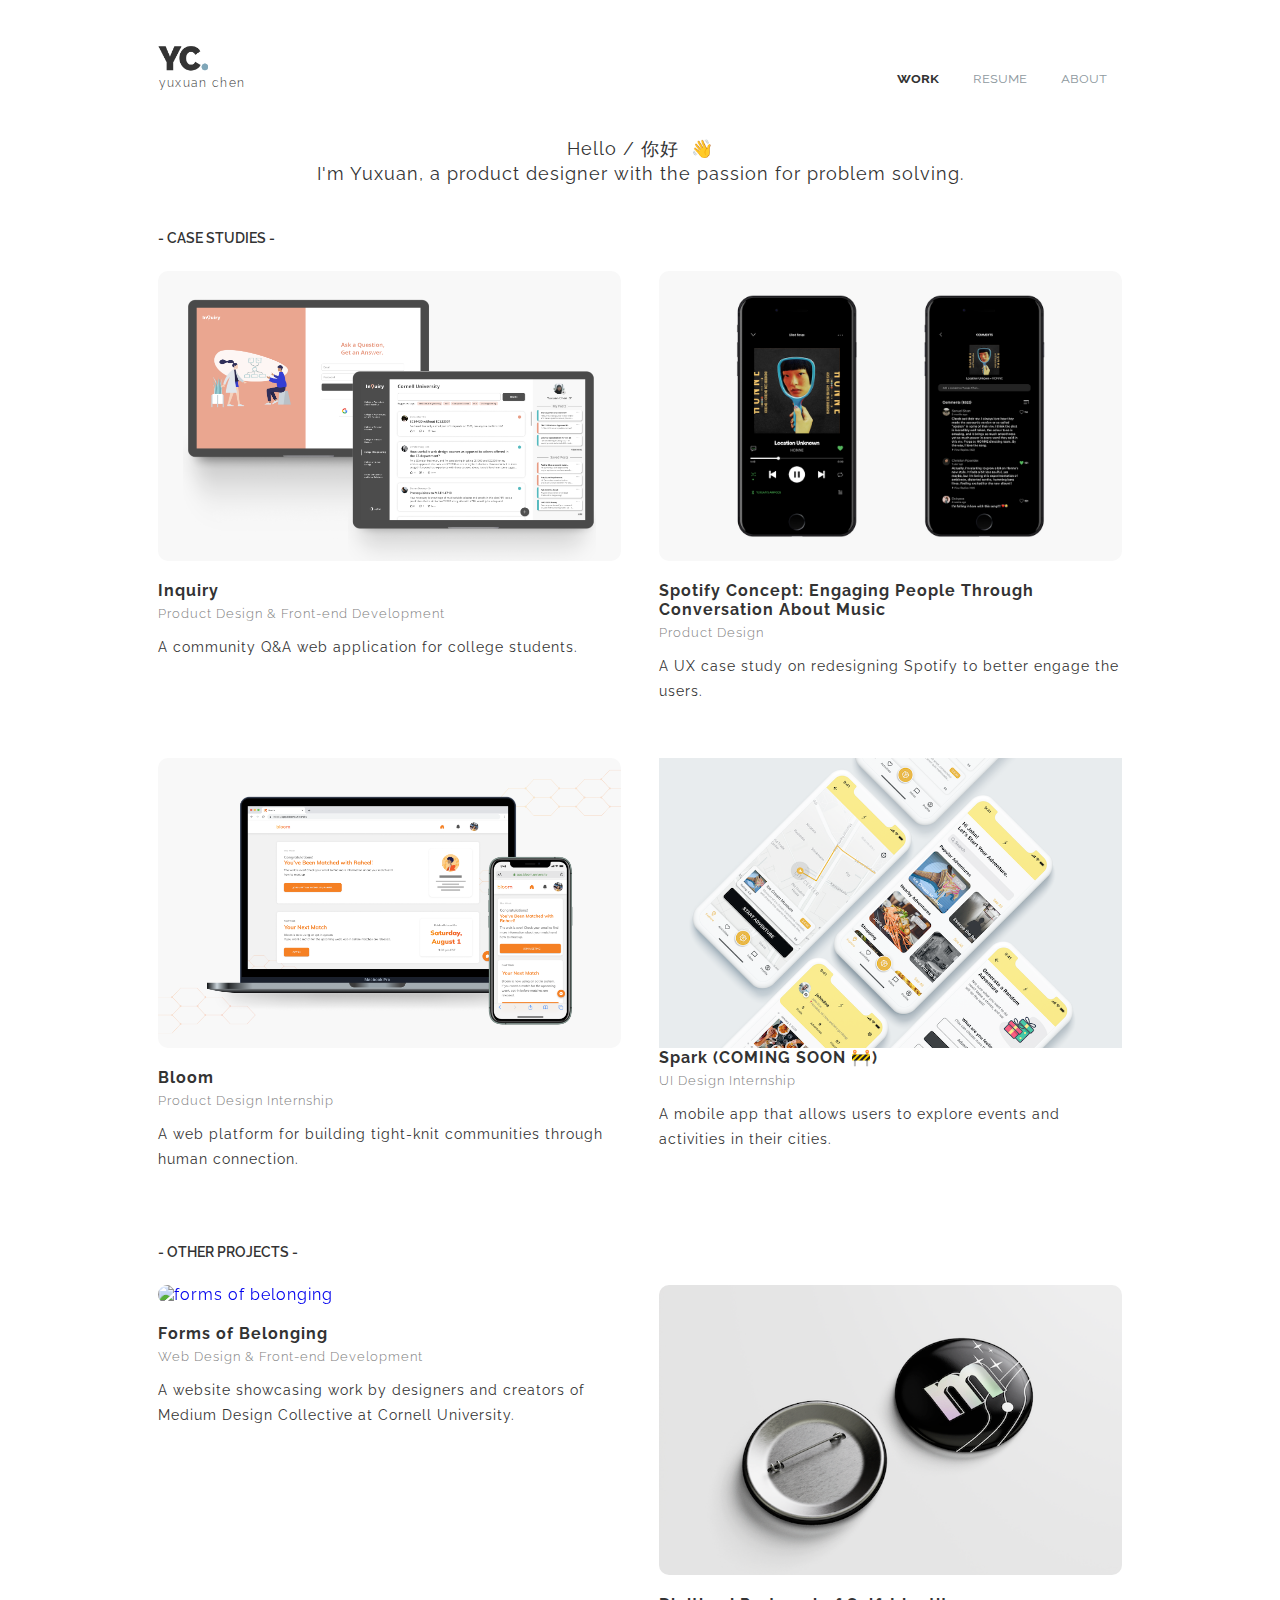
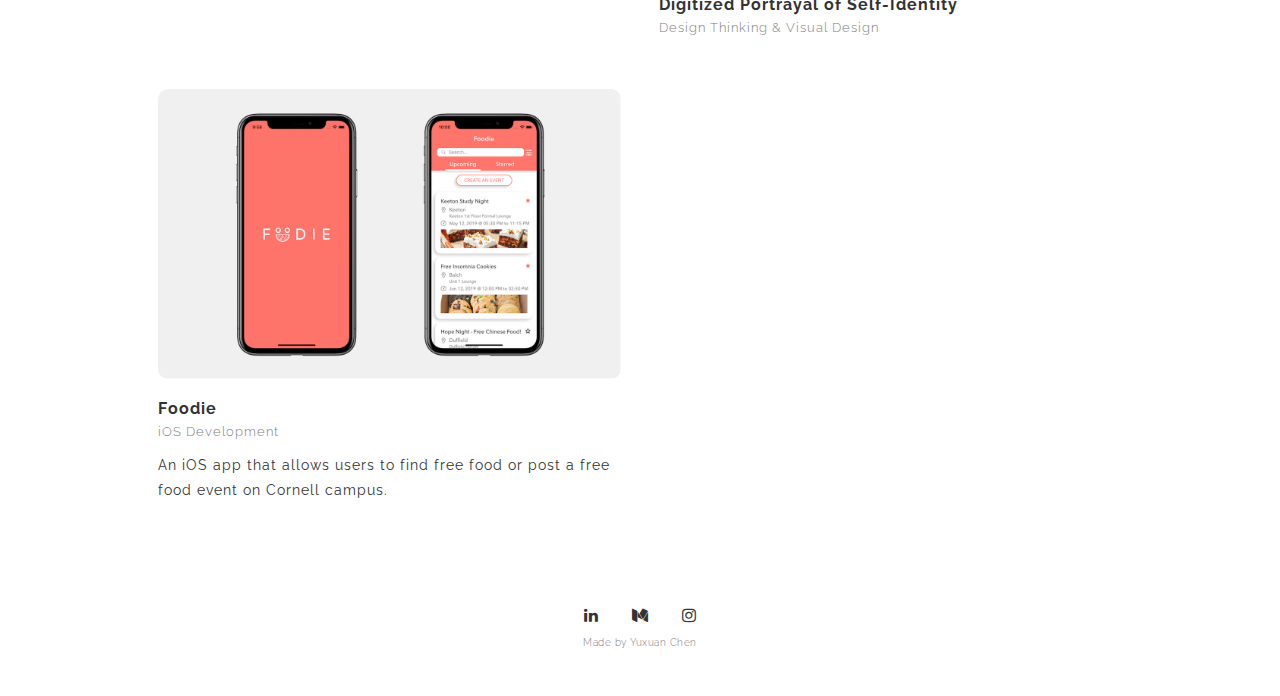
==== index.html @ 6d92b988 "updated" ====
<!DOCTYPE html>
<html lang="en" dir="ltr">

<head>
  <meta charset="utf-8">
  <meta name="viewport" content="width=device-width, initial-scale=1">
  <title>Yuxuan Chen</title>
  <link href="https://fonts.googleapis.com/css?family=Raleway:100,100i,200,200i,300,300i,400,400i,500,500i,600,600i,700,700i,800,800i,900,900i&display=swap" rel="stylesheet">
  <link rel="stylesheet" type="text/css" href="styles/site.css" media="all" />
  <link rel="stylesheet" type="text/css" href="styles/project.css" media="all" />
  <link rel="shortcut icon" type="image/x-icon" href="faviconn.ico">
  <script src="scripts/jquery-3.4.1.min.js" type="text/javascript"></script>

  <script src="scripts/site.js" type="text/javascript"></script>
  <!-- AOS -->
  <link href="https://cdn.rawgit.com/michalsnik/aos/2.1.1/dist/aos.css" rel="stylesheet">
</head>

<body>
  <div class="header">
    <a href="about.html">
      <img src="images/logo.png" alt="YUXUAN CHEN" />
    </a>

    <nav>
      <ul>
        <li><a class="current-page" href="index.html">work</a></li>
        <li><a href="YuxuanChen_Resume.pdf">resume</a></li>
        <li><a href="about.html">about</a></li>
      </ul>
    </nav>
  </div>
  <h2 id="name">yuxuan chen</h2>
  <!-- <h2 id="chinese">陈语萱 &nbsp;&nbsp;</h2> -->



  <div class="projects">
    <div class="hello">
      <p id="hello">Hello / 你好&nbsp;<span class="wave"> 👋</span></p>
      <p>I'm Yuxuan, a product designer with the passion for problem solving.</p>
    </div>

    <div class="title">
      <p>- CASE STUDIES -</p>
    </div>


    <div class="row-container">
      <!-- INQUIRY -->
      <div class="project">
        <div class="container">
          <a href="https://medium.com/@yuxuanc1212/inquiry-a-q-a-platform-for-college-students-469899bafe3f?sk=245660f9fcfd51d4847ddd196ae56e23">
            <img src="images/discussion.png" alt="discussion" class="image">
          </a>

        </div>
        <div class="text">
          <h3>
            Inquiry
          </h3>
          <h4>Product Design & Front-end Development</h4>
          <p>A community Q&A web application for college students.</p>
          <!-- <div class="button">
        <button class="btn" onclick="window.location.href = 'inquiry.html';">PREVIEW</button>
      </div> -->
        </div>
      </div>

      <!-- SPOTIFY -->
      <div class="project">
        <div class="container">
          <a href="https://medium.com/@yuxuanc1212/spotify-concept-engaging-people-through-conversation-about-music-ed62965065c0">
            <img src="images/spotify.png" alt="spotify" class="image">
          </a>
        </div>
        <div class="text">
          <h3>
            Spotify Concept: Engaging People Through Conversation About Music
          </h3>
          <h4>Product Design</h4>
          <p>A UX case study on redesigning Spotify to better engage the users.</p>
          <!-- <div class="button">
        <button class="btn" onclick="window.location.href = 'https://medium.com/@yuxuanc1212/spotify-concept-engaging-people-through-conversation-about-music-ed62965065c0';">VIEW MORE</button>
      </div> -->
        </div>
      </div>

      <!-- BLOOM -->
      <div class="project">
        <div class="container">
          <a href="bloom.html">
            <img src="images/bloom.png" alt="bloom" class="image">
          </a>

        </div>
        <div class="text">
          <h3>
            Bloom
          </h3>
          <h4>Product Design Internship</h4>
          <p>A web platform for building tight-knit communities through human connection.</p>
          <!-- <div class="button">
        <button class="btn" onclick="window.location.href = 'inquiry.html';">PREVIEW</button>
      </div> -->
        </div>
      </div>

      <!-- SPARK -->
      <div class="project">
        <div class="container">
          <!-- <a href="spark.html"> -->
          <img src="images/spark.png" alt="spark" class="spark">
          <!-- </a> -->

        </div>
        <div class="text">
          <h3>
            Spark (COMING SOON 🚧)
          </h3>
          <h4>UI Design Internship</h4>
          <p>A mobile app that allows users to explore events and activities in their cities.</p>

        </div>
      </div>




      <!-- ALIST -->
      <!-- <div class="project">
        <div class="container">
          <a href="alist.html">
            <img src="images/alist.png" alt="a-list" class="image">
          </a>
        </div>
        <div class="text">
          <h3>A-LIST</h3>
          <h4>Product Design</h4>
          <p>An iOS app that consolidates celebrities’ latest social media updates.</p>

        </div>
      </div> -->
    </div>


    <div class="other_projects">
      <div class="title">
        <p>- OTHER PROJECTS -</p>
      </div>
      <div class="row-container">


        <div class="project">
          <div class="container">
            <a href="http://formsofbelonging.com/">
              <img src="images/forms.png" alt="forms of belonging" class="image">
            </a>
          </div>
          <div class="text">
            <h3>
              Forms of Belonging
            </h3>
            <h4>Web Design & Front-end Development</h4>
            <p>A website showcasing work by designers and creators of Medium Design Collective at Cornell University.</p>
            <!-- <div class="button">
            <button class="btn" onclick="window.location.href = 'raw.html';">VIEW MORE</button>
          </div> -->
          </div>
        </div>

        <div class="project">
          <div class="container">
            <a href="raw.html">
              <img src="images/pin.png" alt="raw" class="image">
            </a>
          </div>
          <div class="text">
            <h3>
              Digitized Portrayal of Self-Identity
            </h3>
            <h4>Design Thinking & Visual Design</h4>
            <p> </p>
            <!-- <div class="button">
            <button class="btn" onclick="window.location.href = 'raw.html';">VIEW MORE</button>
          </div> -->
          </div>
        </div>

        <div class="project">
          <div class="container">
            <a href="https://github.com/yuxuanchenn/Foodie.git">
              <img src="images/foodie.png" alt="foodie" class="image">
            </a>
          </div>

          <div class="text">
            <h3>Foodie</h3>
            <h4>iOS Development</h4>
            <p>An iOS app that allows users to find free food or post a free food event on Cornell campus.</p>
            <!-- <p>This app was built with two other developers and a designer for the 2-week Cornell AppDev Hack Challenge. (Winner of Judge's Choice)</p> -->
            <!-- <div class="button">
            <button class="btn" onclick="window.location.href = 'https://github.com/yuxuanchenn/Foodie.git';">VIEW MORE</button>
          </div> -->
          </div>

        </div>

      </div>
    </div>
  </div>




  <div class="footer">
    <link rel="stylesheet" href="https://cdnjs.cloudflare.com/ajax/libs/font-awesome/4.7.0/css/font-awesome.min.css">
    <a href="https://www.linkedin.com/in/yuxuanchen12/" class="fa fa-linkedin"></a>
    <a href="https://medium.com/@yuxuanc1212" class="fa fa-medium"></a>
    <!-- <a href="https://www.facebook.com/Yuxuannnnchen" class="fa fa-facebook"></a> -->
    <a href="https://www.instagram.com/yuxuannc/" class="fa fa-instagram"></a>
    <p id="mb">Made by Yuxuan Chen</p>

  </div>

  <!--     AOS initialization -->
  <!-- <script src="https://unpkg.com/aos@next/dist/aos.js"></script>
  <script>
    AOS.init();
  </script> -->
</body>

</html>
---- styles/site.css ----
body {
  padding-left: 150px;
  padding-right: 150px;
  padding-top: 30px;
}

.header {
  align-items: center;
  position: relative;
}

.header img {
  display: inline-block;
  float: left;
  width: 50px;
  left:-2px;
}

/*Navigation*/
nav {
  display: flex;
  justify-content: flex-end;
}

nav li {
  display: inline-block;
  padding: 5px;
  margin: 10px;
}

nav a {
  font-size: 15px;
  color: #8f9a9f;
  position: relative;
  font-family: 'Raleway', sans-serif;
  text-decoration: none;
  font-variant: small-caps;
}

nav a::after {
  position: absolute;
  content: "";
  top: 100%;
  left: 0;
  width: 100%;
  height: 2px;
  background: #769CAE;
  transform: scaleX(0);
  transform-origin: right;
  transition: transform 0.5s;
}

nav a:hover {
  color: gray;
}

nav a:hover::after {
  transform: scaleX(1);
  transform-origin: left;
}

.current-page {
  color: #333333;
  font-weight: 700;
}

/* Project Nav */
.projects_nav{
  padding-top: 60px;
  padding-left: 20px;
  padding-right: 20px;
}

.projects_nav a{
  font-size: 15px;
  color: #CCCCCC;
  position: relative;
  font-family: 'Raleway', sans-serif;
  text-decoration: none;
  letter-spacing:1.5px;
  font-weight: 400;
  line-height: 40px;

}

#current {
  color: #333333 !important;
}

a:hover{
  color: #333333;
}


/* footer */
.fa {
  font-size: 30px;
  width: 45px;
  text-align: center;
  text-decoration: none;
  bottom: 0px;
}

.fa:hover {
  color: gray;
}

.fa-linkedin {
  color: #333333;
}

.fa-facebook {
  color: #333333;
}

.fa-instagram {
  color: #333333;
}

.fa-medium {
  color: #333333;
}

.footer {
  padding-top: 50px;
  padding-bottom: 30px;
  text-align: center;
}

.top {
  text-align: center;
    margin-top: 30px;
}

.top a {
  font-size: 15px;
  font-family: 'Raleway', sans-serif;
  text-decoration: none;
  letter-spacing: 0.8px;
  color: gray;
}


#name {
  display: inline;
  font-family: 'Raleway', sans-serif;
  font-weight: 300;
  font-size: 12px;
  color: #363636;
  position: relative;
  margin-bottom: 0px;
  /* letter-spacing: 2px; */
  letter-spacing: 1.5px;
  left: 1px;
  top:-45px;
}

/* #chinese {
  display: inline;
  font-family: 'Raleway', sans-serif;
  font-weight: 100;
  font-size: 11px;
  color: #737373;
  position: relative;
  margin-bottom: 0px;
  letter-spacing: 2px;
  left: 5px;
  top:-40px;
} */


.heading h2 {
  display: inline;
  font-family: 'Raleway', sans-serif;
  font-weight: 300;
  font-size: 13px;
  color: #333333;
  position: relative;
  margin-top: 0px;
  margin-bottom: 0px;
  letter-spacing: 4px;
}

button {
  font-size: 11px;
  letter-spacing: 1.3px;
  font-family: 'Raleway', sans-serif;
  background: none;
  border: 1.2px solid #333333;
  color: #333333;
  display: block;
  padding: 8px 20px;
  position: relative;
}

button::before,
button::after {
  background: #333333;
  content: '';
  z-index: -1;
}

button:hover {
  border: 1px solid #808080;
  color: white;
  background: #808080;
  font-weight: bold;
}

.btn {
  overflow: hidden;
}

.link{
  display: inline-block;
}

#mb{
  font-family: 'Raleway', sans-serif;
  font-size: 10px;
  color: #808080;
  margin-top: 12px;
  font-weight: 300;
  letter-spacing: 0.5px;
}


@media (max-width: 900px) {
  body {
    padding-left: 25px;
    padding-right: 25px;
  }

  .header {
    display: flex;
    flex-direction: column;
  }


  #name {
    display: none;
  }

  #chinese {
    display: none;
  }

  nav ul {
    padding-left: 0px;
  }

  button {
    text-align: center;
  }
}
---- styles/project.css ----
.projects {
  font-family: 'Raleway', sans-serif;
  color: #333333;
  justify-content: center;
  position: relative;
  /* padding-left: 20px;
  padding-right: 20px; */
  letter-spacing: 1px;
}

.projects h3 {
  font-size: 16px;
  font-weight: bold;
  margin-bottom: 6px;
  margin-top: 0px;
}

.projects h4 {
  font-size: 13px;
  font-weight: 300;
  color: gray;
  margin-top: 0px;
  margin-bottom: 0px;
}

.projects p {
  font-size: 14px;
  font-weight: 400;
  color: #333333;
  line-height: 25px;
}

.hello p {
  margin-bottom: 0px;
  margin-top: 0px;
  font-size: 18px;
  text-align: center;
}

.hello {
  margin-bottom: 40px;
}

.title{
  margin-bottom: 20px;
}

.title p{
  font-size: 14px;
  font-weight: 600;
  letter-spacing: 0px;
}

.container:hover .image {
  /* opacity: 0.5; */
  /* -ms-transform: scale(1.5); /* IE 9 */
  -webkit-transform: scale(1.03); /* Safari 3-8 */
  transform: scale(1.03);
  box-shadow: 0px 0px 10px 2px #d4d4d4;
}

.image {
  width: 100%;
  height: auto;
  float: left;
  transition: .3s ease-in-out;
  backface-visibility: hidden;
  margin-bottom: 20px;
  border-radius: 10px;
}

.project{
  display: flex;
  flex-direction: column;
  padding-bottom: 40px;
}

.container{
  display: flex;
  flex-direction: column;
}

.row-container{
  display: grid;
  grid-template-columns: 48% 48%;
  grid-column-gap: 4%;
}


@media (max-width: 900px) {
  .row-container{
    grid-template-columns: 100%;
  }
  .projects{
    padding-left: 0px;
    padding-right: 0px;
  }
  .project{
    padding-bottom: 40px;
  }

  .image {
    width: 100%;
    display: block;
    margin-left: auto;
    margin-right: auto;
  }
  .container:hover .image {
    -webkit-transform: scale(1);
    transform: scale(1);
  }
}
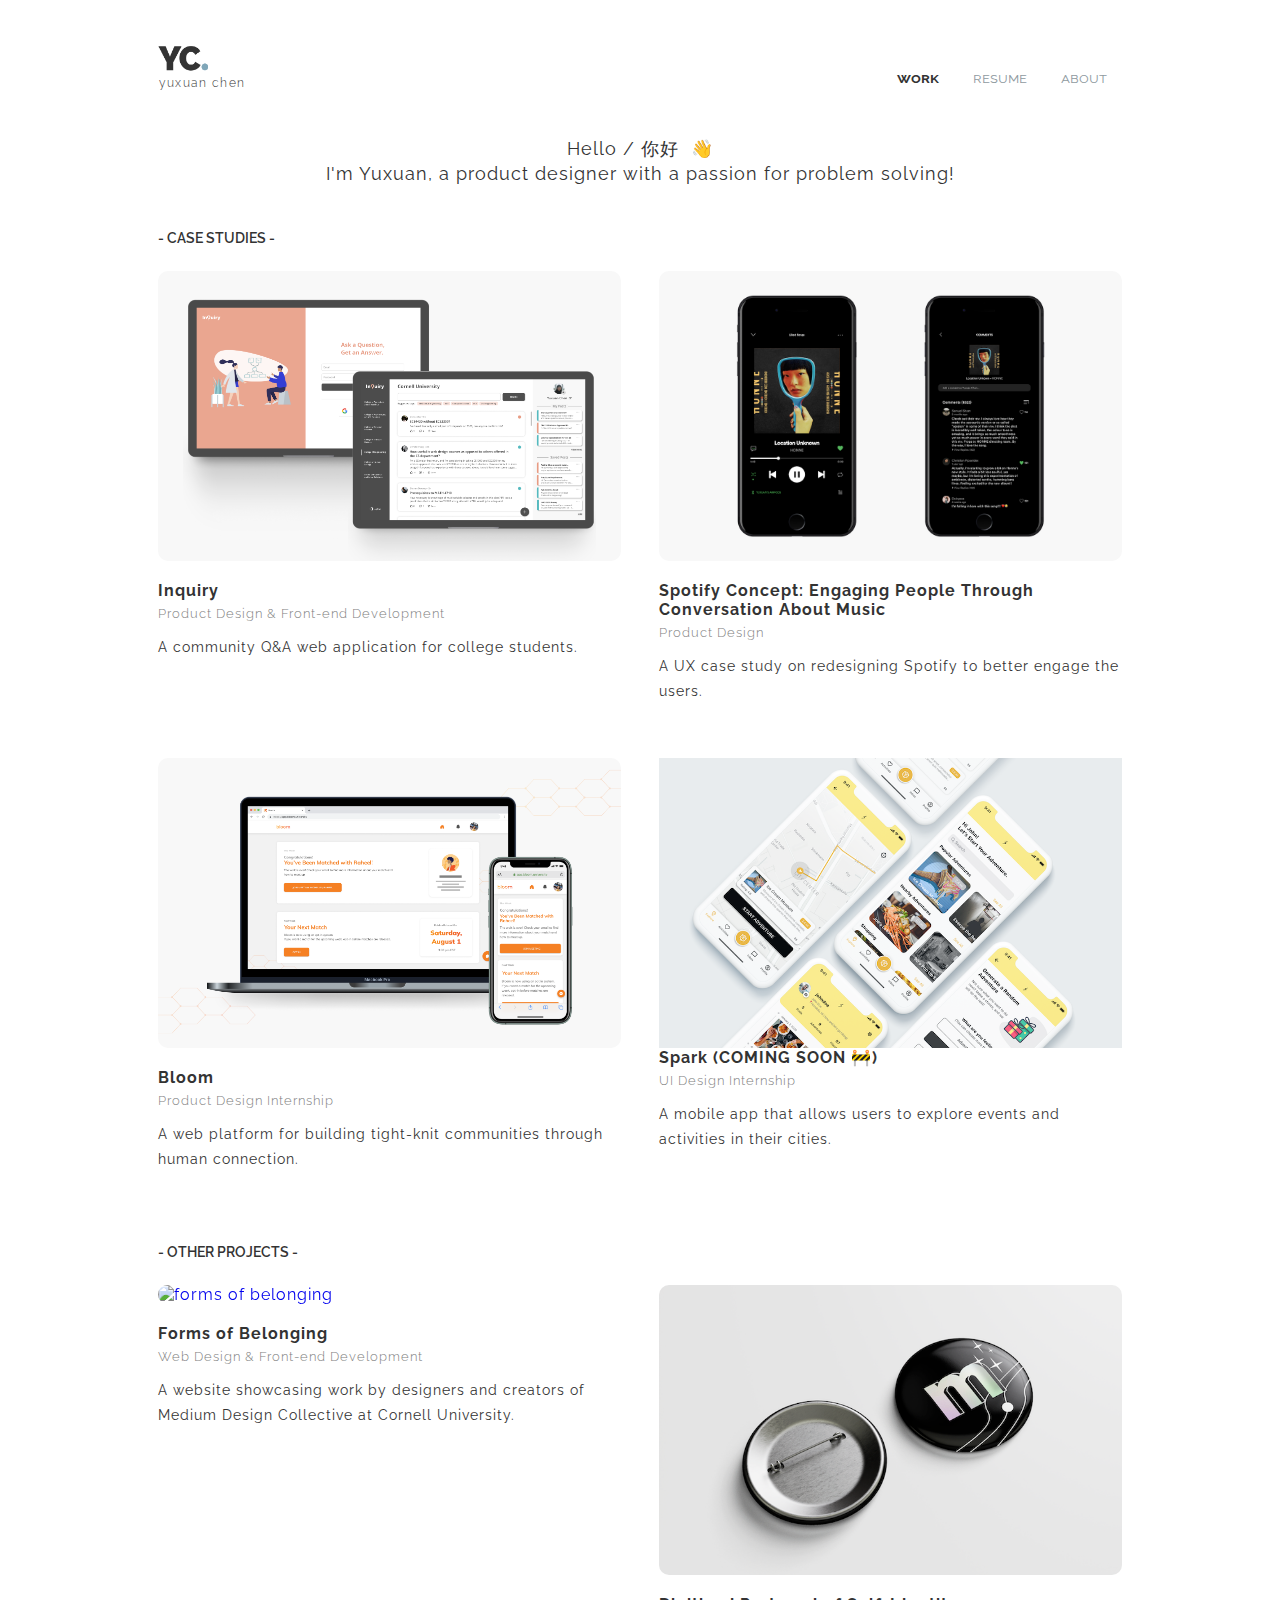
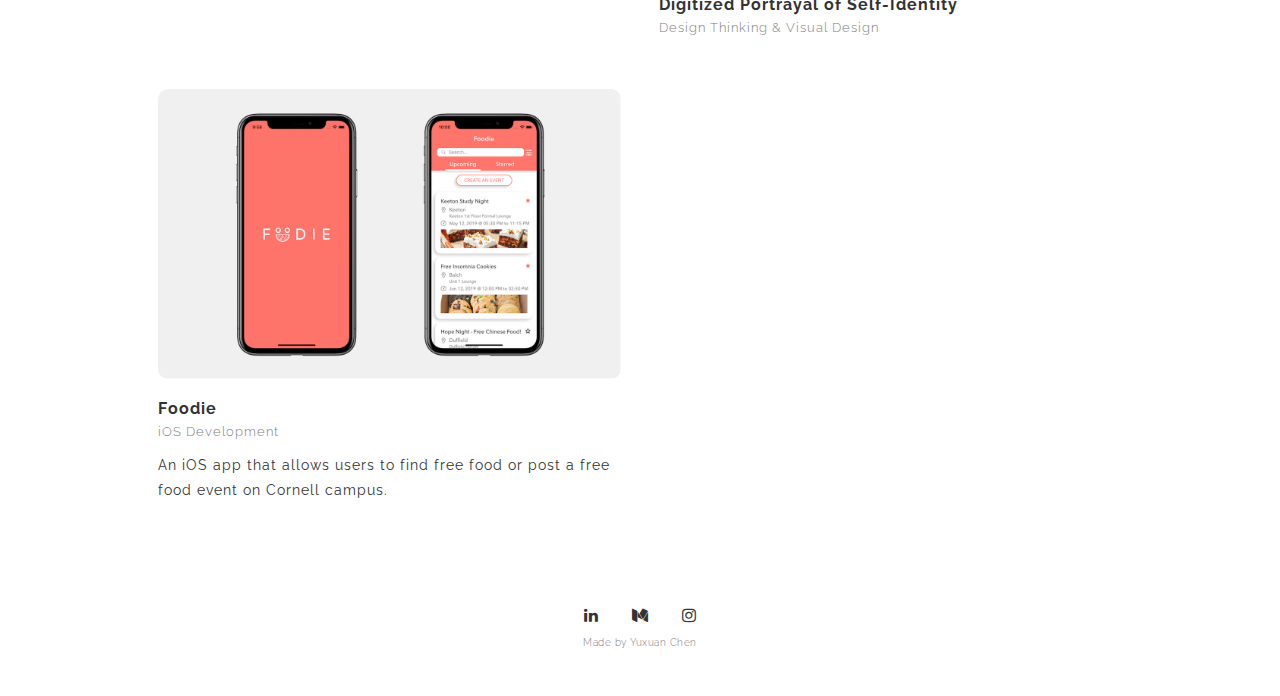
==== commit f62807f7: "updated" ====
--- a/index.html
+++ b/index.html
@@ -38,7 +38,7 @@
   <div class="projects">
     <div class="hello">
       <p id="hello">Hello / 你好&nbsp;<span class="wave"> 👋</span></p>
-      <p>I'm Yuxuan, a product designer with the passion for problem solving.</p>
+      <p>I'm Yuxuan, a product designer with a passion for problem solving!</p>
     </div>
 
     <div class="title">
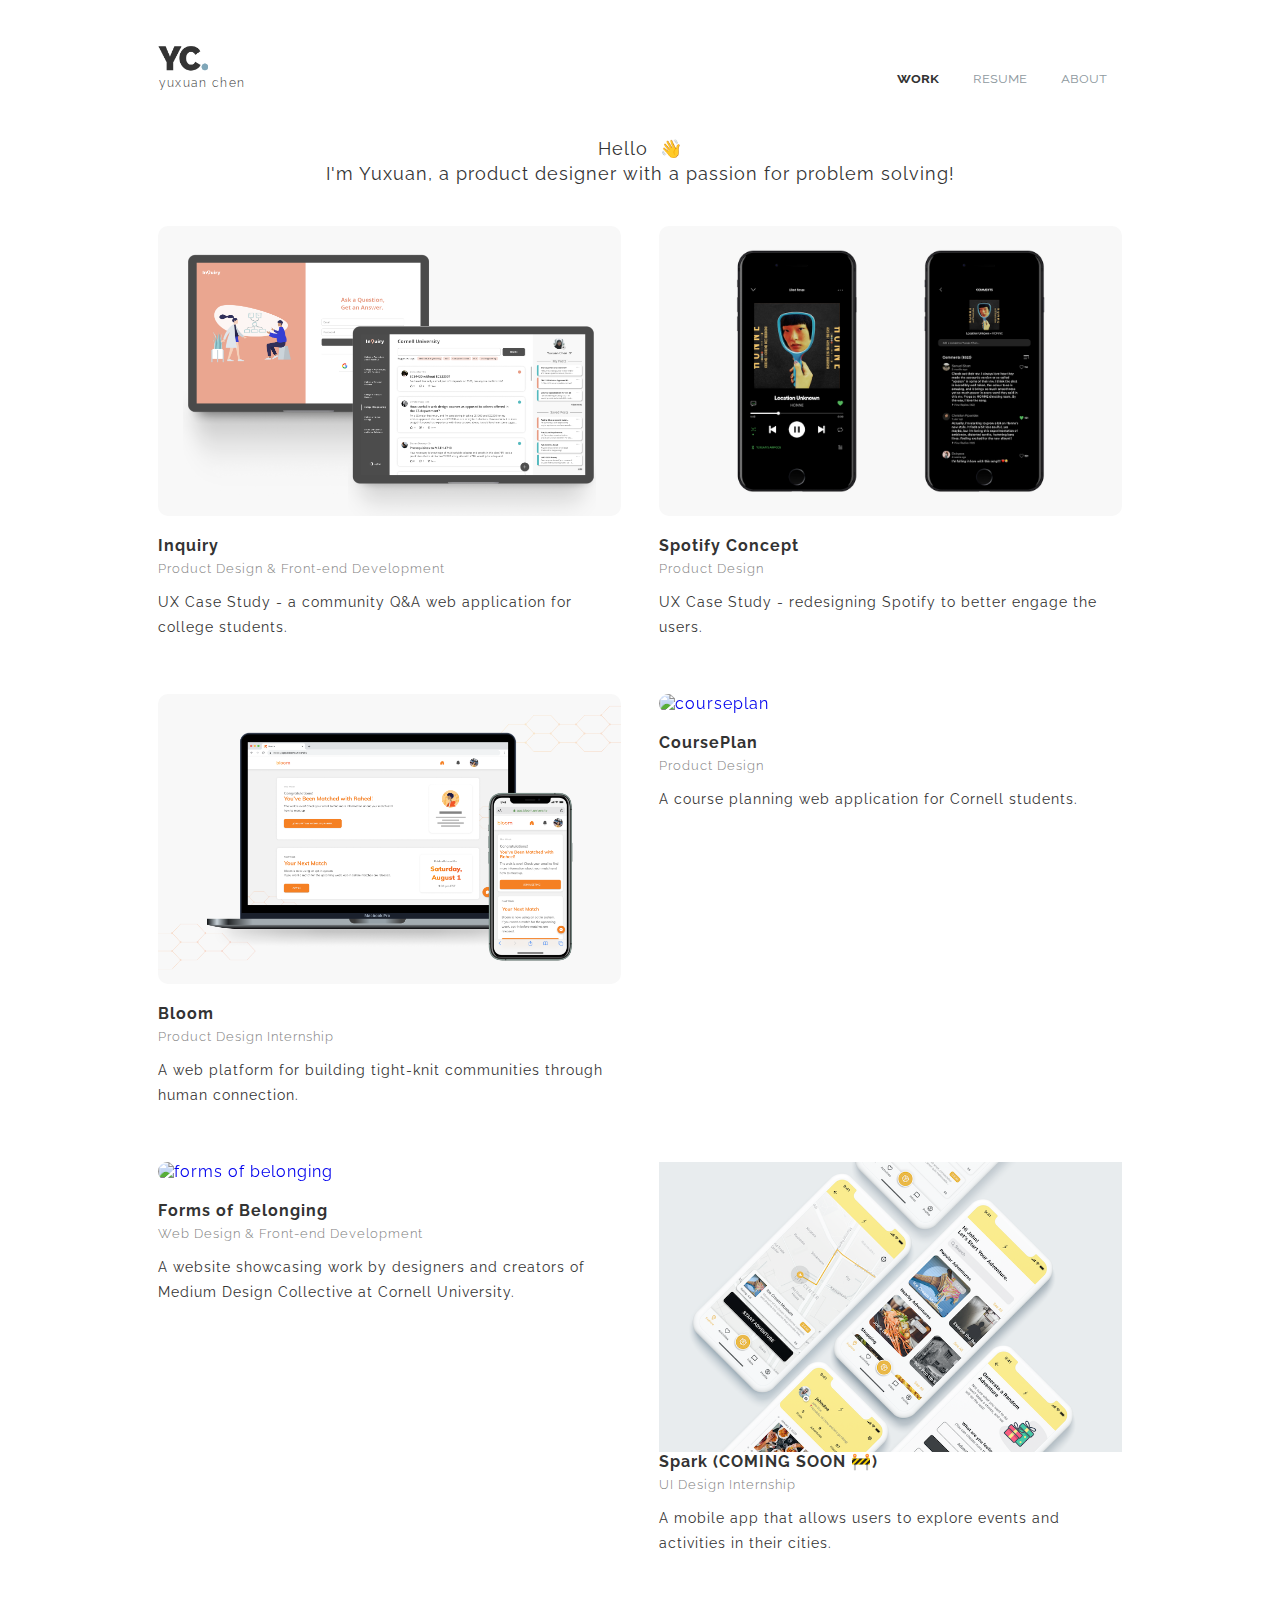
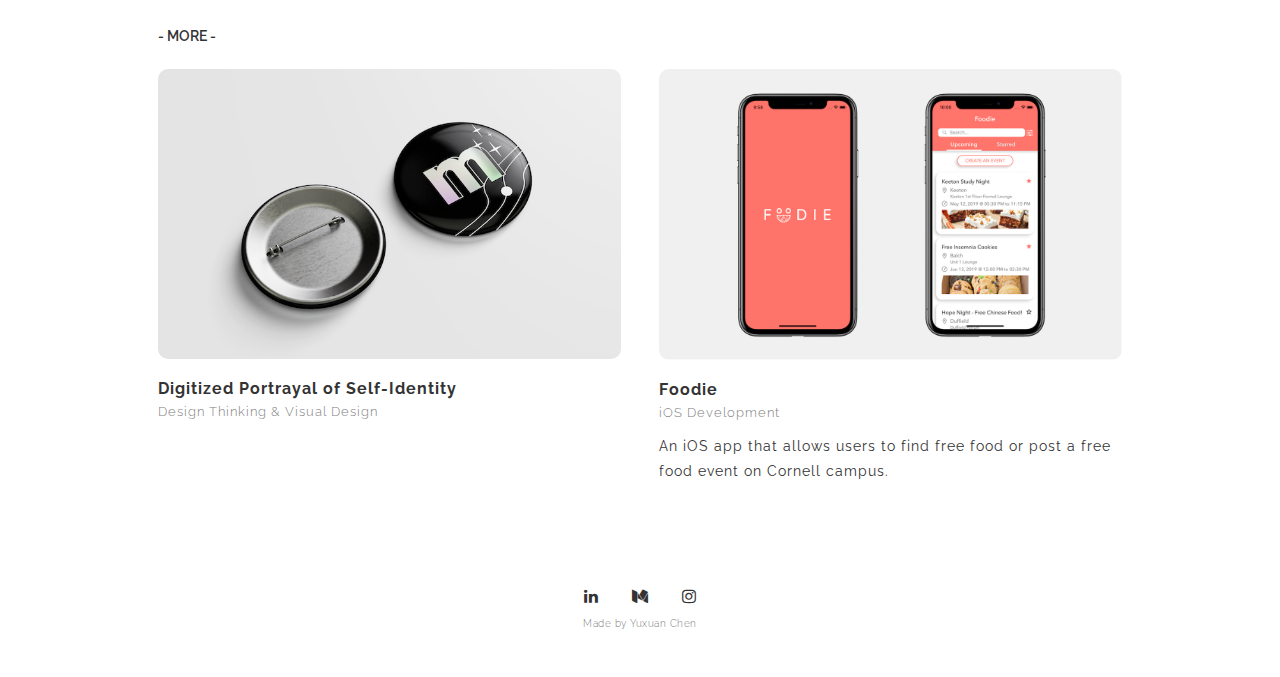
==== commit 78195462: "updated" ====
--- a/index.html
+++ b/index.html
@@ -37,13 +37,13 @@
 
   <div class="projects">
     <div class="hello">
-      <p id="hello">Hello / 你好&nbsp;<span class="wave"> 👋</span></p>
+      <p id="hello">Hello&nbsp;<span class="wave"> 👋</span></p>
       <p>I'm Yuxuan, a product designer with a passion for problem solving!</p>
     </div>
 
-    <div class="title">
+    <!-- <div class="title">
       <p>- CASE STUDIES -</p>
-    </div>
+    </div> -->
 
 
     <div class="row-container">
@@ -60,7 +60,7 @@
             Inquiry
           </h3>
           <h4>Product Design & Front-end Development</h4>
-          <p>A community Q&A web application for college students.</p>
+          <p>UX Case Study - a community Q&A web application for college students.</p>
           <!-- <div class="button">
         <button class="btn" onclick="window.location.href = 'inquiry.html';">PREVIEW</button>
       </div> -->
@@ -76,15 +76,16 @@
         </div>
         <div class="text">
           <h3>
-            Spotify Concept: Engaging People Through Conversation About Music
+            Spotify Concept
           </h3>
           <h4>Product Design</h4>
-          <p>A UX case study on redesigning Spotify to better engage the users.</p>
+          <p>UX Case Study - redesigning Spotify to better engage the users.</p>
           <!-- <div class="button">
         <button class="btn" onclick="window.location.href = 'https://medium.com/@yuxuanc1212/spotify-concept-engaging-people-through-conversation-about-music-ed62965065c0';">VIEW MORE</button>
       </div> -->
         </div>
       </div>
+
 
       <!-- BLOOM -->
       <div class="project">
@@ -106,13 +107,45 @@
         </div>
       </div>
 
+      <div class="project">
+        <div class="container">
+          <a href="https://courseplan.io/">
+            <img src="images/courseplan.png" alt="courseplan" class="image">
+          </a>
+        </div>
+        <div class="text">
+          <h3>
+            CoursePlan
+          </h3>
+          <h4>Product Design</h4>
+          <p> A course planning web application for Cornell students.</p>
+        </div>
+      </div>
+
+
+
+
+      <div class="project">
+        <div class="container">
+          <a href="http://formsofbelonging.com/">
+            <img src="images/forms.png" alt="forms of belonging" class="image">
+          </a>
+        </div>
+        <div class="text">
+          <h3>
+            Forms of Belonging
+          </h3>
+          <h4>Web Design & Front-end Development</h4>
+          <p>A website showcasing work by designers and creators of Medium Design Collective at Cornell University.</p>
+        </div>
+      </div>
+
       <!-- SPARK -->
       <div class="project">
         <div class="container">
           <!-- <a href="spark.html"> -->
           <img src="images/spark.png" alt="spark" class="spark">
           <!-- </a> -->
-
         </div>
         <div class="text">
           <h3>
@@ -120,9 +153,9 @@
           </h3>
           <h4>UI Design Internship</h4>
           <p>A mobile app that allows users to explore events and activities in their cities.</p>
-
-        </div>
-      </div>
+        </div>
+      </div>
+
 
 
 
@@ -146,28 +179,10 @@
 
     <div class="other_projects">
       <div class="title">
-        <p>- OTHER PROJECTS -</p>
+        <p>- MORE -</p>
       </div>
       <div class="row-container">
 
-
-        <div class="project">
-          <div class="container">
-            <a href="http://formsofbelonging.com/">
-              <img src="images/forms.png" alt="forms of belonging" class="image">
-            </a>
-          </div>
-          <div class="text">
-            <h3>
-              Forms of Belonging
-            </h3>
-            <h4>Web Design & Front-end Development</h4>
-            <p>A website showcasing work by designers and creators of Medium Design Collective at Cornell University.</p>
-            <!-- <div class="button">
-            <button class="btn" onclick="window.location.href = 'raw.html';">VIEW MORE</button>
-          </div> -->
-          </div>
-        </div>
 
         <div class="project">
           <div class="container">
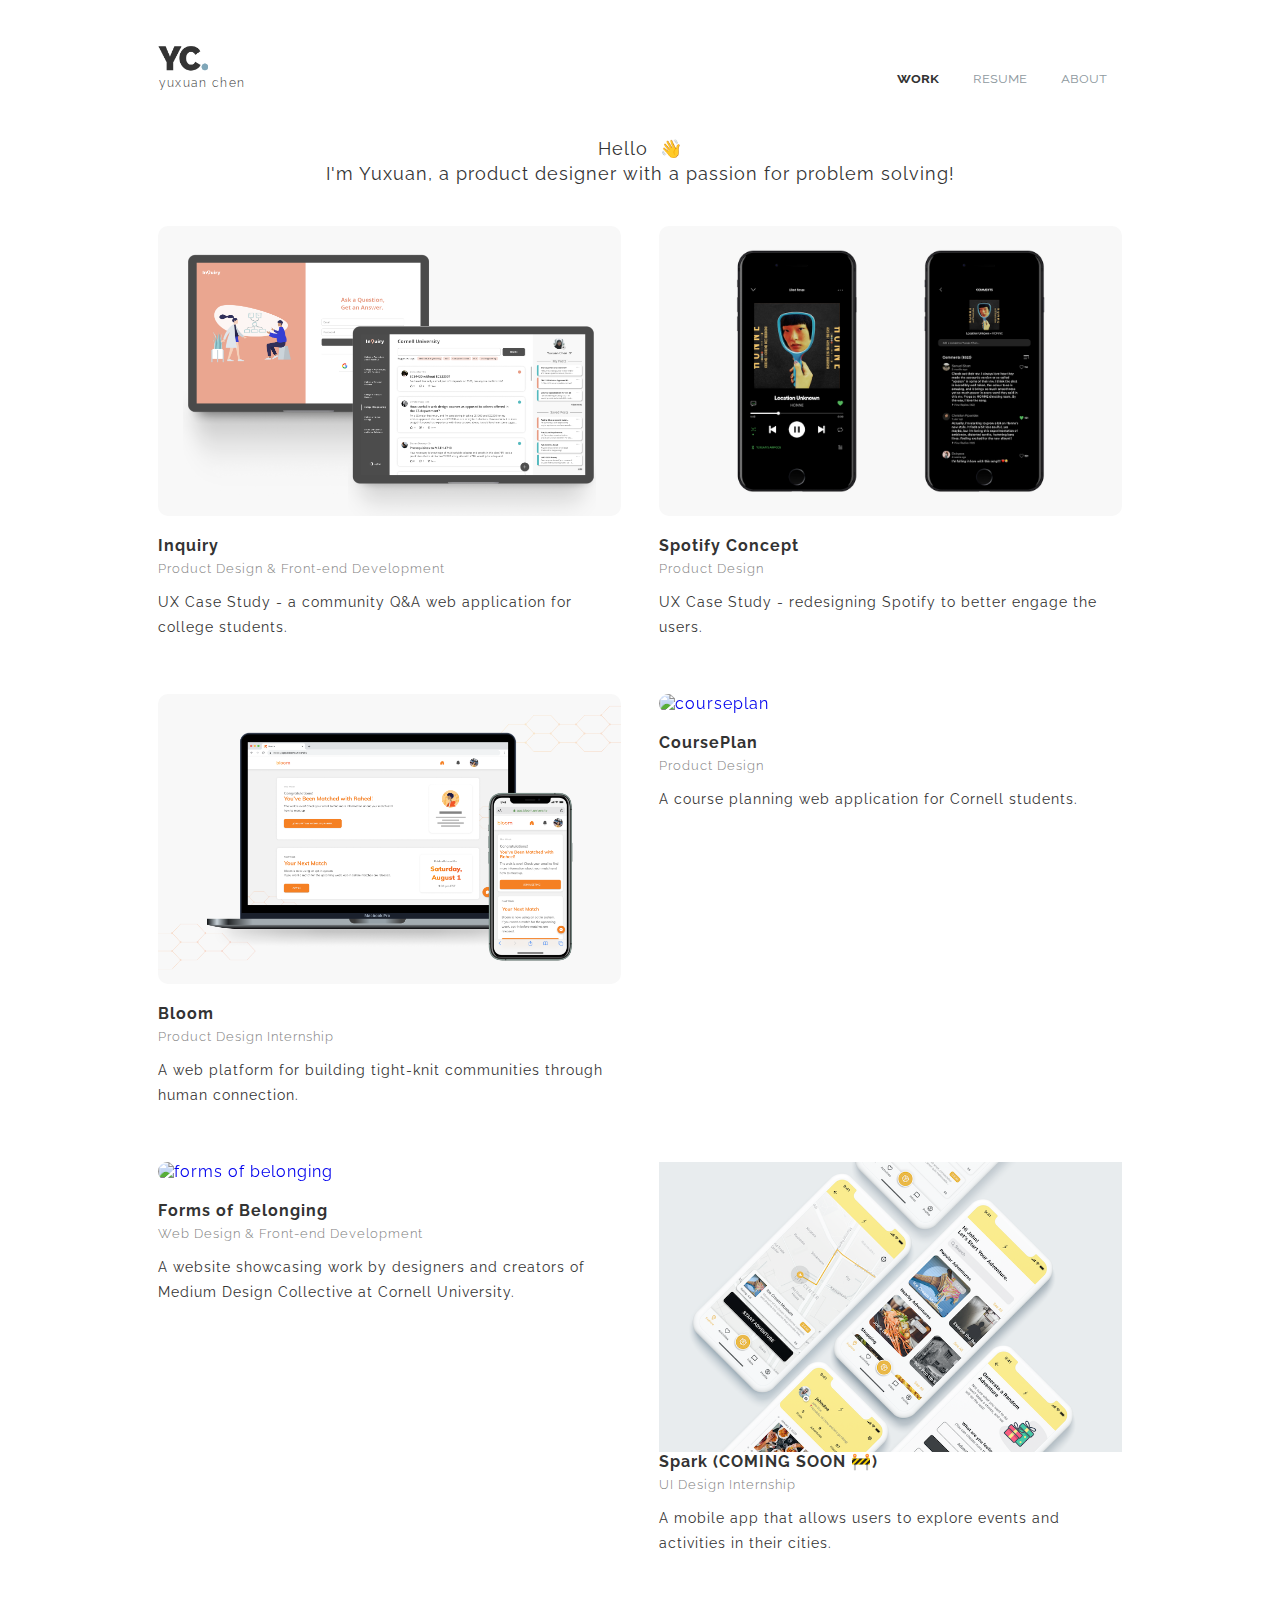
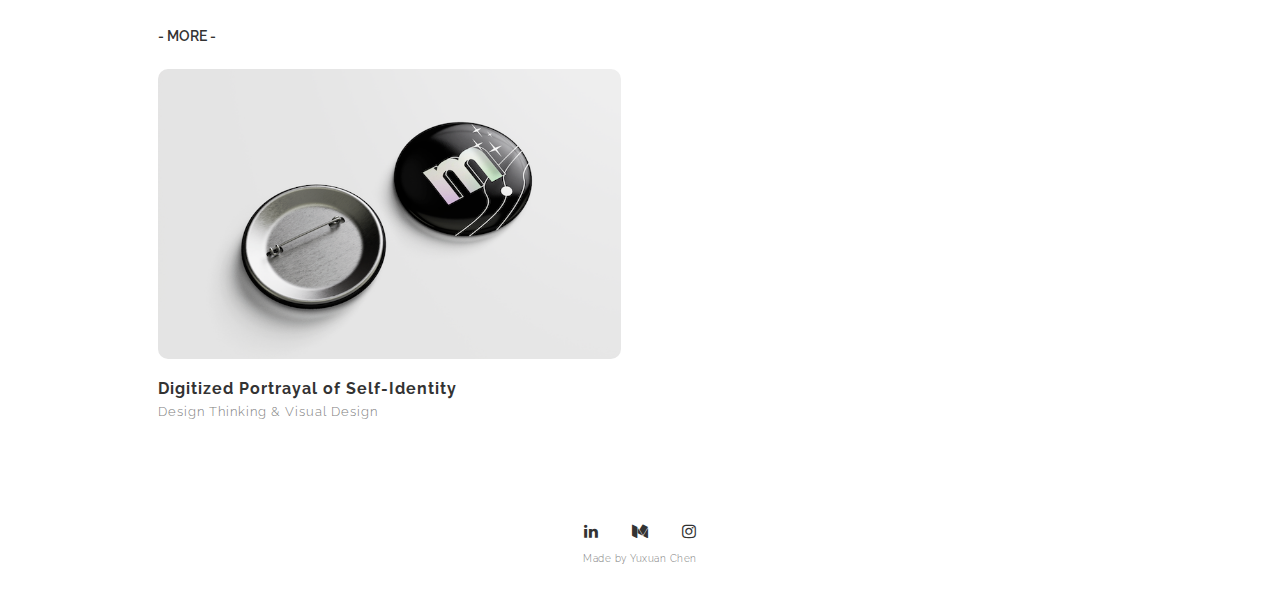
==== commit b070825b: "removed proj" ====
--- a/index.html
+++ b/index.html
@@ -202,7 +202,7 @@
           </div>
         </div>
 
-        <div class="project">
+        <!-- <div class="project">
           <div class="container">
             <a href="https://github.com/yuxuanchenn/Foodie.git">
               <img src="images/foodie.png" alt="foodie" class="image">
@@ -213,13 +213,10 @@
             <h3>Foodie</h3>
             <h4>iOS Development</h4>
             <p>An iOS app that allows users to find free food or post a free food event on Cornell campus.</p>
-            <!-- <p>This app was built with two other developers and a designer for the 2-week Cornell AppDev Hack Challenge. (Winner of Judge's Choice)</p> -->
-            <!-- <div class="button">
-            <button class="btn" onclick="window.location.href = 'https://github.com/yuxuanchenn/Foodie.git';">VIEW MORE</button>
-          </div> -->
-          </div>
-
-        </div>
+
+          </div>
+
+        </div> -->
 
       </div>
     </div>
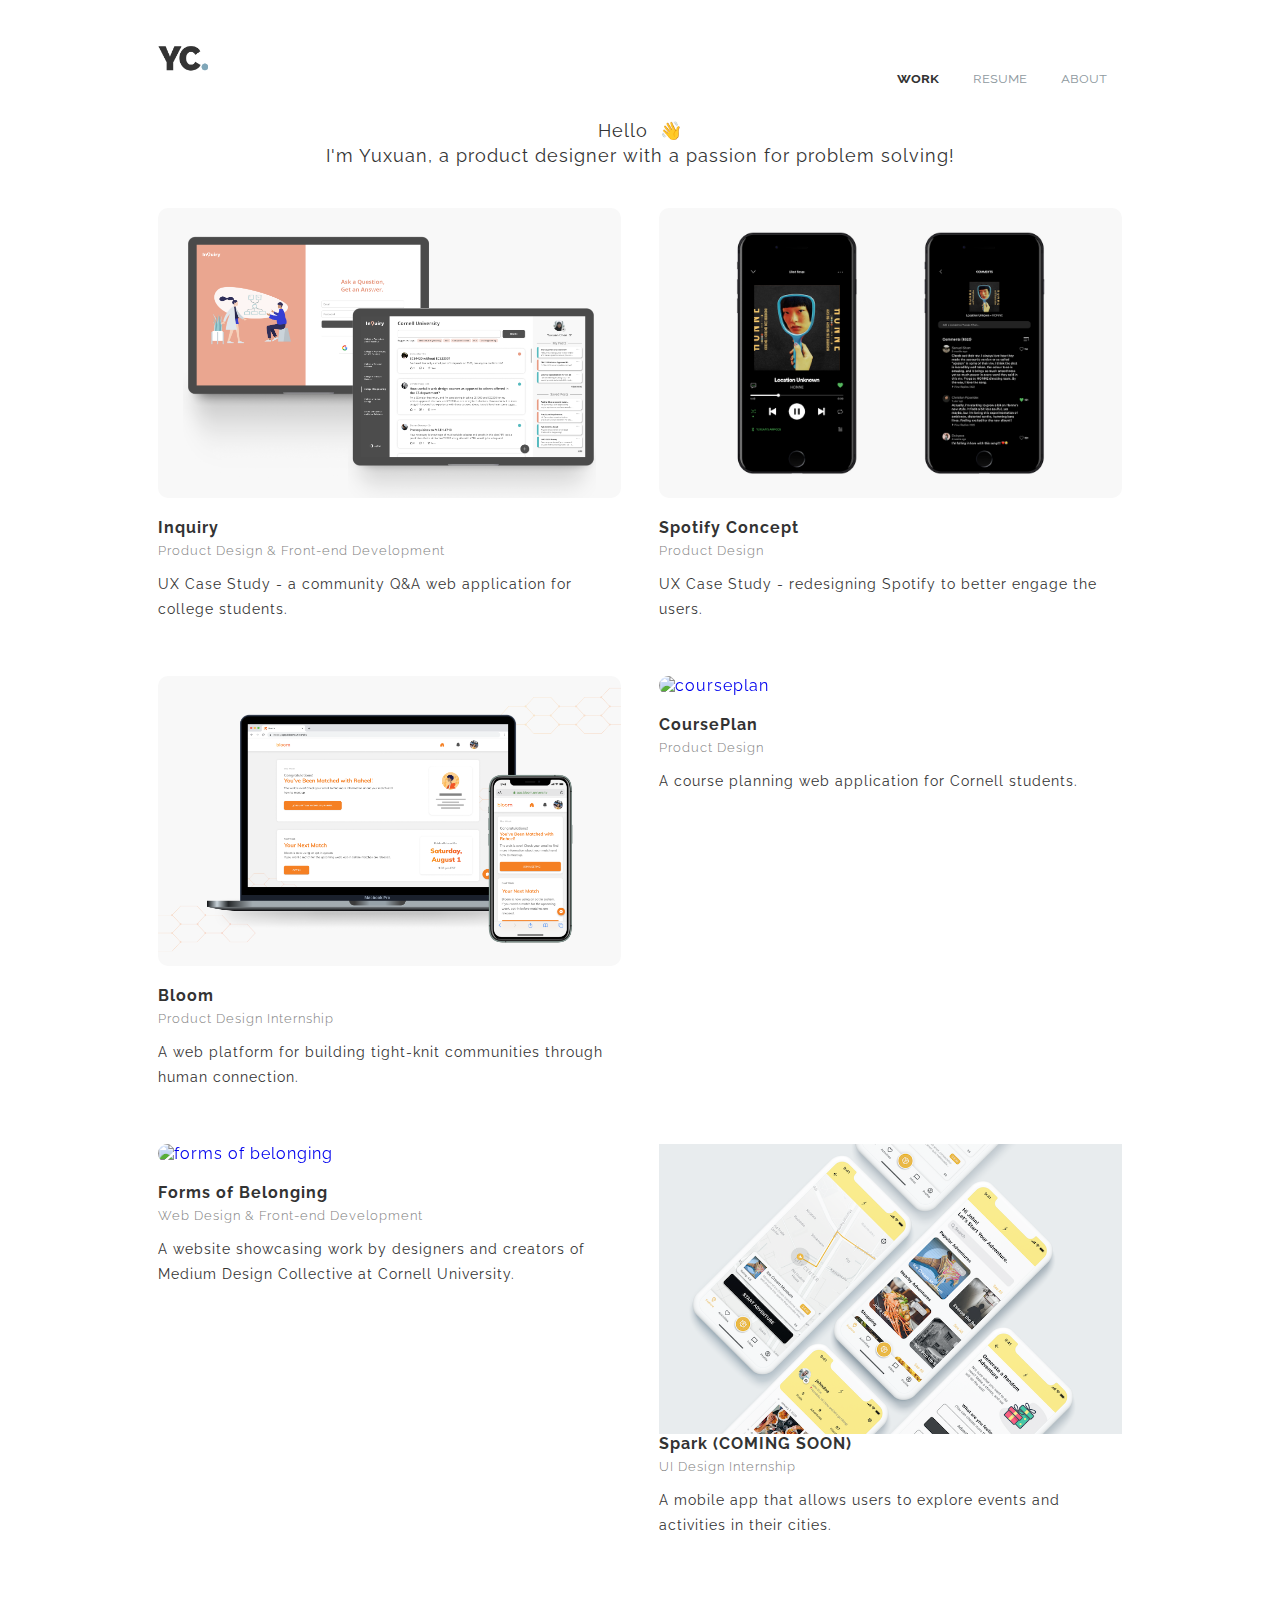
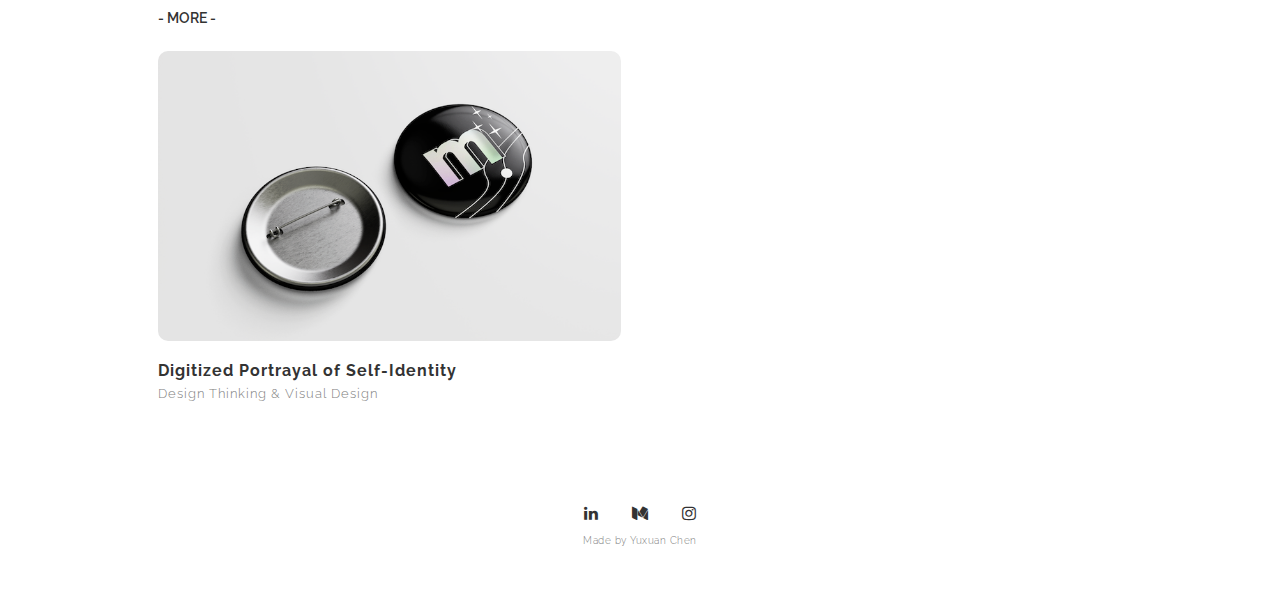
==== commit edef1d09: "-" ====
--- a/index.html
+++ b/index.html
@@ -5,6 +5,8 @@
   <meta charset="utf-8">
   <meta name="viewport" content="width=device-width, initial-scale=1">
   <title>Yuxuan Chen</title>
+  <link rel="preconnect" href="https://fonts.gstatic.com">
+<link href="https://fonts.googleapis.com/css2?family=Karla:ital,wght@0,200;0,300;0,400;0,500;0,600;0,700;0,800;1,200;1,300;1,400;1,500;1,600;1,700;1,800&display=swap" rel="stylesheet">
   <link href="https://fonts.googleapis.com/css?family=Raleway:100,100i,200,200i,300,300i,400,400i,500,500i,600,600i,700,700i,800,800i,900,900i&display=swap" rel="stylesheet">
   <link rel="stylesheet" type="text/css" href="styles/site.css" media="all" />
   <link rel="stylesheet" type="text/css" href="styles/project.css" media="all" />
@@ -30,7 +32,7 @@
       </ul>
     </nav>
   </div>
-  <h2 id="name">yuxuan chen</h2>
+  <!-- <h2 id="name">Yuxuan Chen</h2> -->
   <!-- <h2 id="chinese">陈语萱 &nbsp;&nbsp;</h2> -->
 
 
@@ -149,7 +151,7 @@
         </div>
         <div class="text">
           <h3>
-            Spark (COMING SOON 🚧)
+            Spark (COMING SOON)
           </h3>
           <h4>UI Design Internship</h4>
           <p>A mobile app that allows users to explore events and activities in their cities.</p>
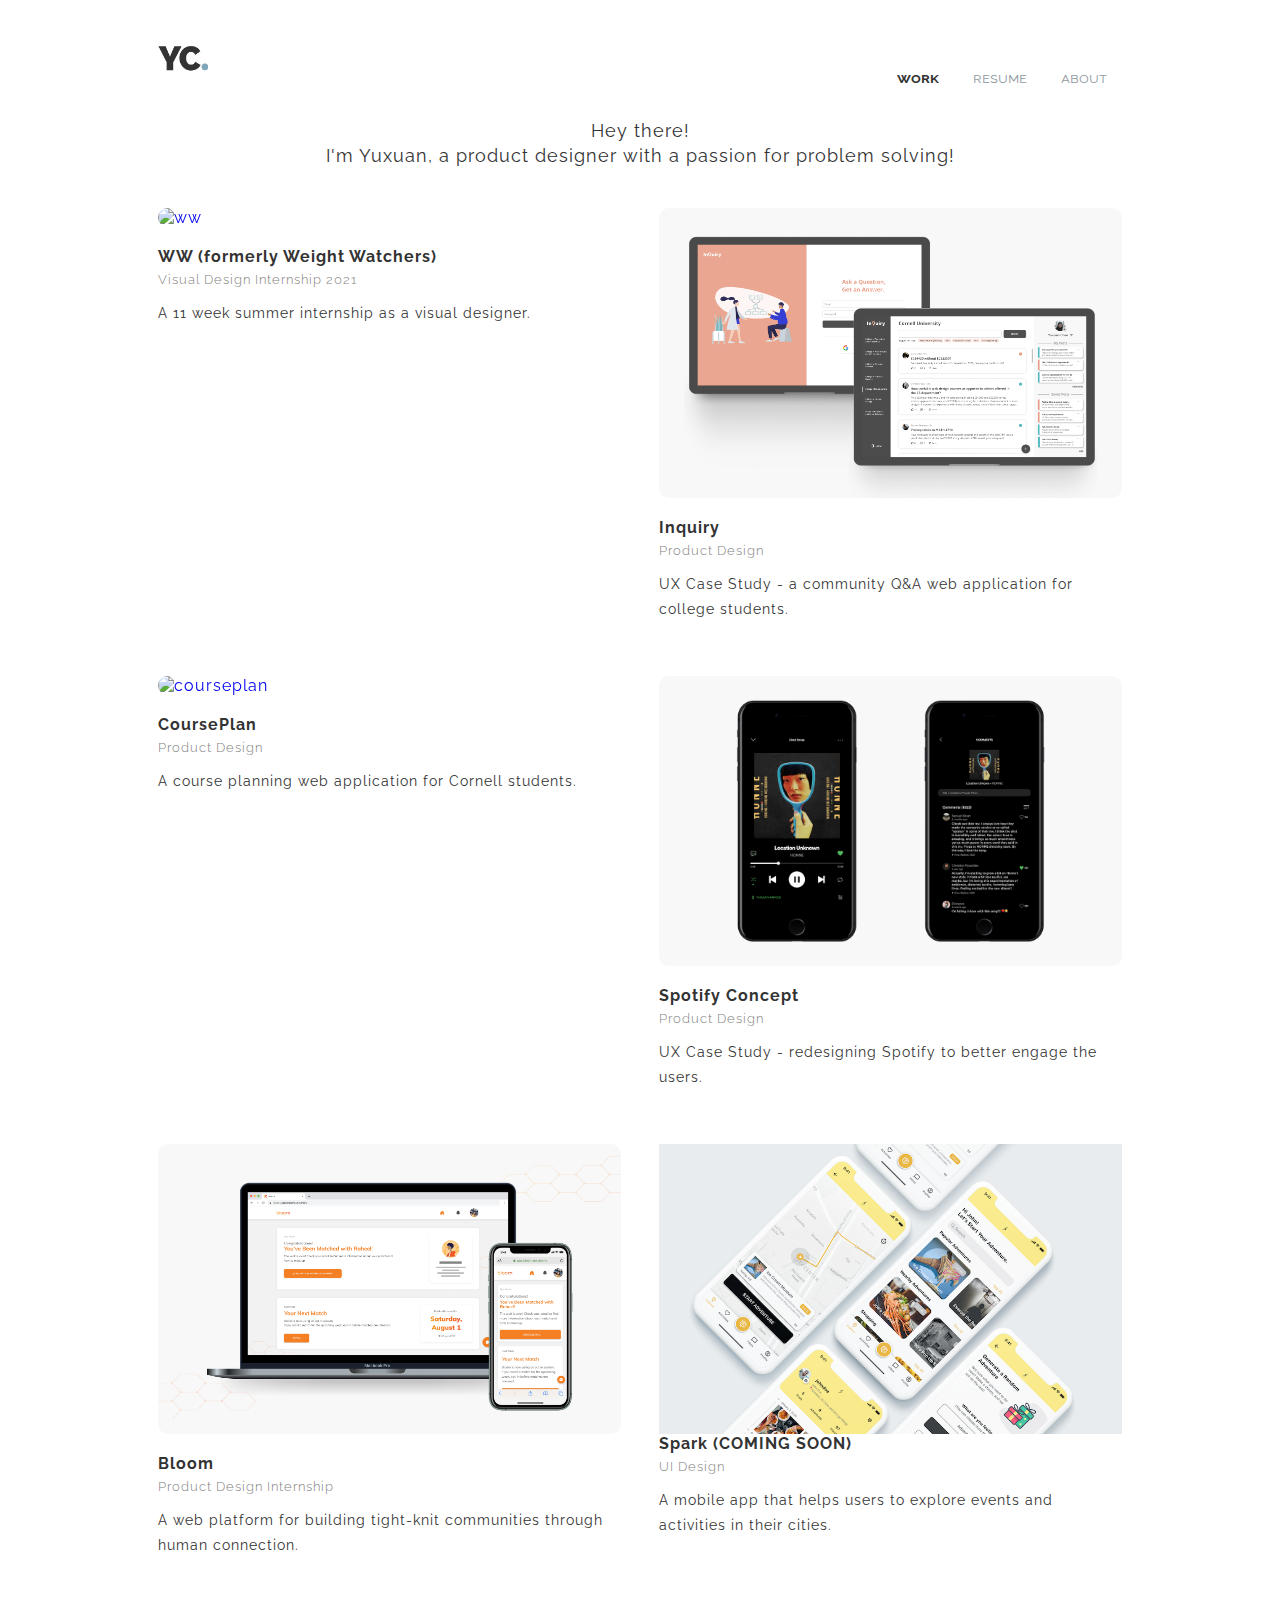
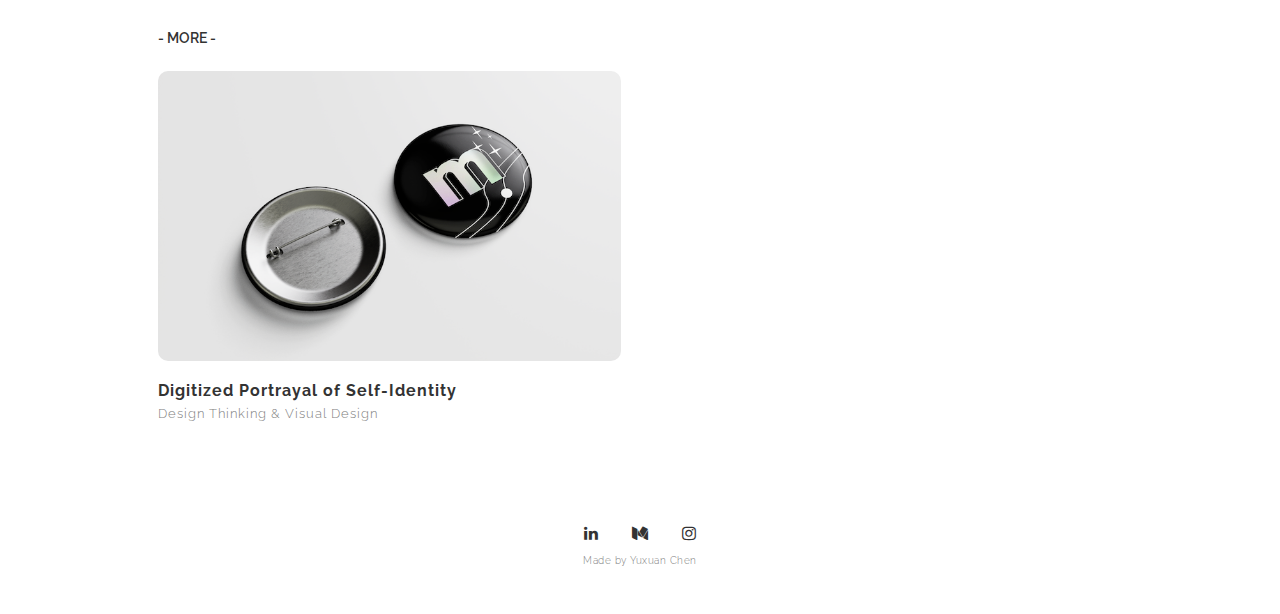
==== commit f77a1e90: "updated" ====
--- a/index.html
+++ b/index.html
@@ -39,7 +39,8 @@
 
   <div class="projects">
     <div class="hello">
-      <p id="hello">Hello&nbsp;<span class="wave"> 👋</span></p>
+      <p id="hello">Hey there!</p>
+      <!-- <span class="wave"> 👋</span> -->
       <p>I'm Yuxuan, a product designer with a passion for problem solving!</p>
     </div>
 
@@ -49,6 +50,27 @@
 
 
     <div class="row-container">
+      <div class="project">
+        <div class="container">
+          <a href="ww.html">
+            <img src="images/ww.png" alt="ww" class="image">
+          </a>
+
+        </div>
+        <div class="text">
+          <h3>
+            WW (formerly Weight Watchers)
+          </h3>
+          <h4>Visual Design Internship 2021</h4>
+          <p>A 11 week summer internship as a visual designer.</p>
+          <!-- <div class="button">
+        <button class="btn" onclick="window.location.href = 'inquiry.html';">PREVIEW</button>
+      </div> -->
+        </div>
+      </div>
+
+
+
       <!-- INQUIRY -->
       <div class="project">
         <div class="container">
@@ -61,13 +83,30 @@
           <h3>
             Inquiry
           </h3>
-          <h4>Product Design & Front-end Development</h4>
+          <h4>Product Design</h4>
           <p>UX Case Study - a community Q&A web application for college students.</p>
           <!-- <div class="button">
         <button class="btn" onclick="window.location.href = 'inquiry.html';">PREVIEW</button>
       </div> -->
         </div>
       </div>
+
+      <div class="project">
+        <div class="container">
+          <a href="https://courseplan.io/">
+            <img src="images/courseplan.png" alt="courseplan" class="image">
+          </a>
+        </div>
+        <div class="text">
+          <h3>
+            CoursePlan
+          </h3>
+          <h4>Product Design</h4>
+          <p> A course planning web application for Cornell students.</p>
+        </div>
+      </div>
+
+
 
       <!-- SPOTIFY -->
       <div class="project">
@@ -109,25 +148,7 @@
         </div>
       </div>
 
-      <div class="project">
-        <div class="container">
-          <a href="https://courseplan.io/">
-            <img src="images/courseplan.png" alt="courseplan" class="image">
-          </a>
-        </div>
-        <div class="text">
-          <h3>
-            CoursePlan
-          </h3>
-          <h4>Product Design</h4>
-          <p> A course planning web application for Cornell students.</p>
-        </div>
-      </div>
-
-
-
-
-      <div class="project">
+      <!-- <div class="project">
         <div class="container">
           <a href="http://formsofbelonging.com/">
             <img src="images/forms.png" alt="forms of belonging" class="image">
@@ -140,7 +161,7 @@
           <h4>Web Design & Front-end Development</h4>
           <p>A website showcasing work by designers and creators of Medium Design Collective at Cornell University.</p>
         </div>
-      </div>
+      </div> -->
 
       <!-- SPARK -->
       <div class="project">
@@ -153,8 +174,8 @@
           <h3>
             Spark (COMING SOON)
           </h3>
-          <h4>UI Design Internship</h4>
-          <p>A mobile app that allows users to explore events and activities in their cities.</p>
+          <h4>UI Design</h4>
+          <p>A mobile app that helps users to explore events and activities in their cities.</p>
         </div>
       </div>
 
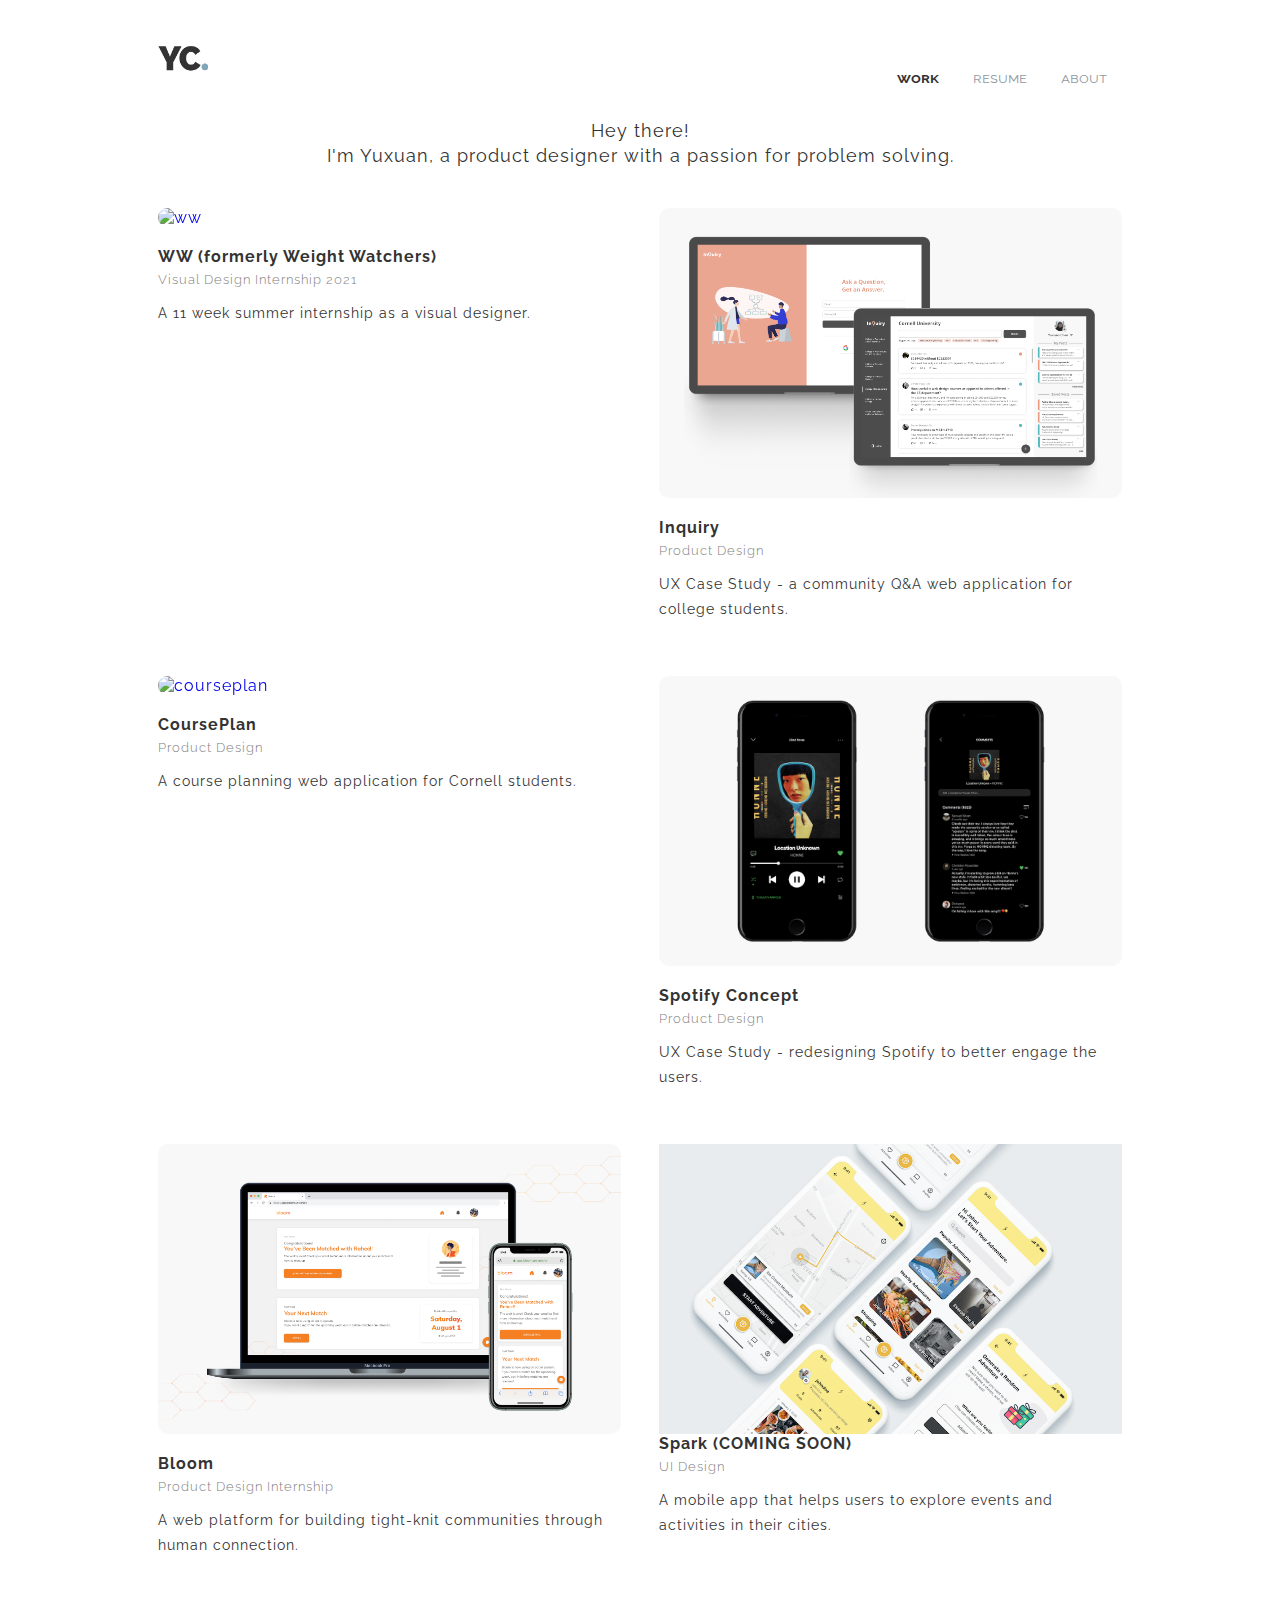
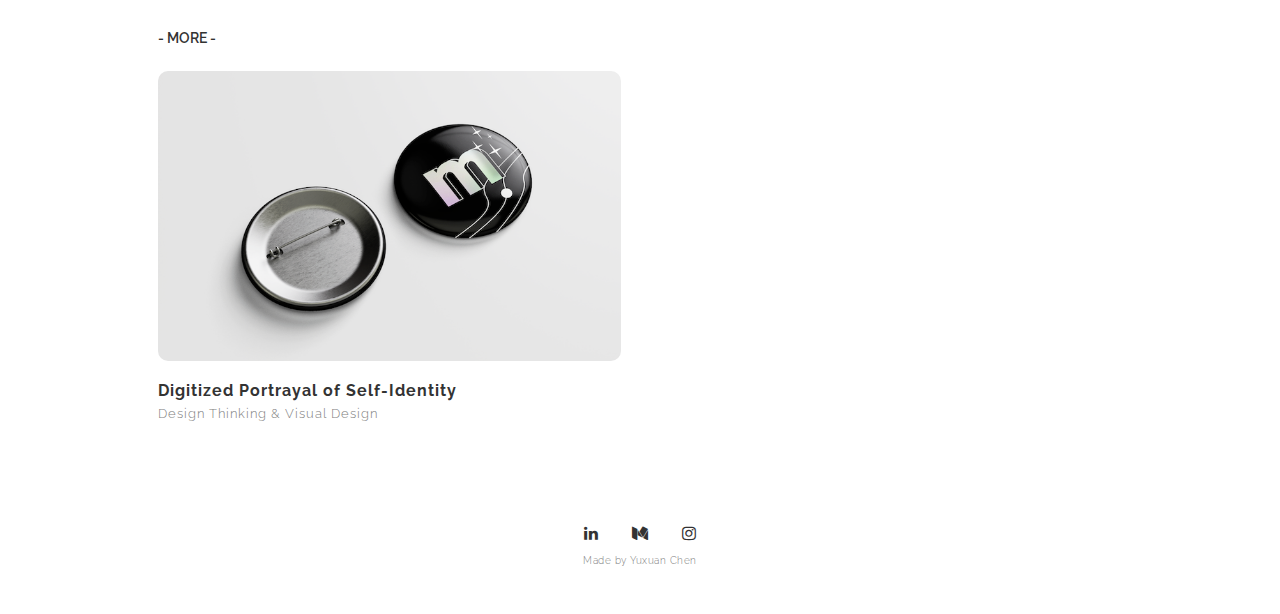
==== commit e962cd32: "updated" ====
--- a/index.html
+++ b/index.html
@@ -41,7 +41,7 @@
     <div class="hello">
       <p id="hello">Hey there!</p>
       <!-- <span class="wave"> 👋</span> -->
-      <p>I'm Yuxuan, a product designer with a passion for problem solving!</p>
+      <p>I'm Yuxuan, a product designer with a passion for problem solving.</p>
     </div>
 
     <!-- <div class="title">
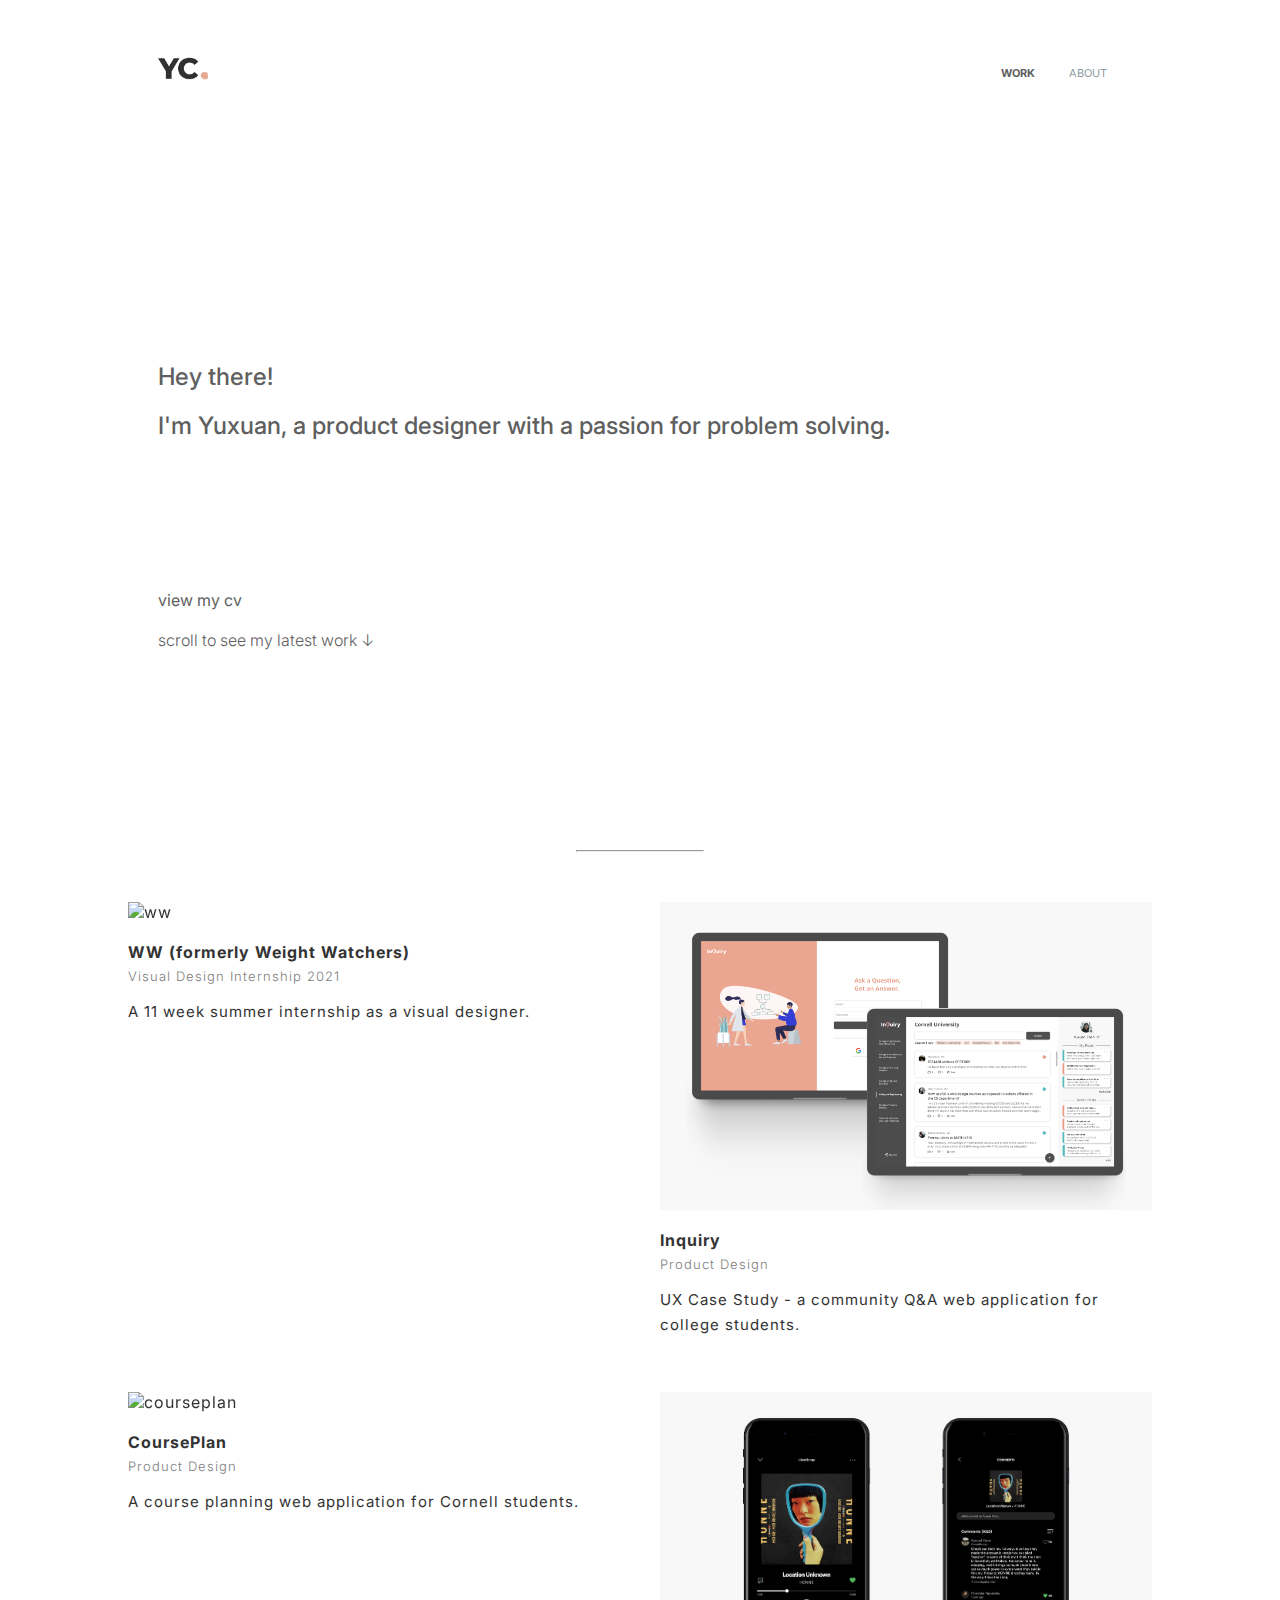
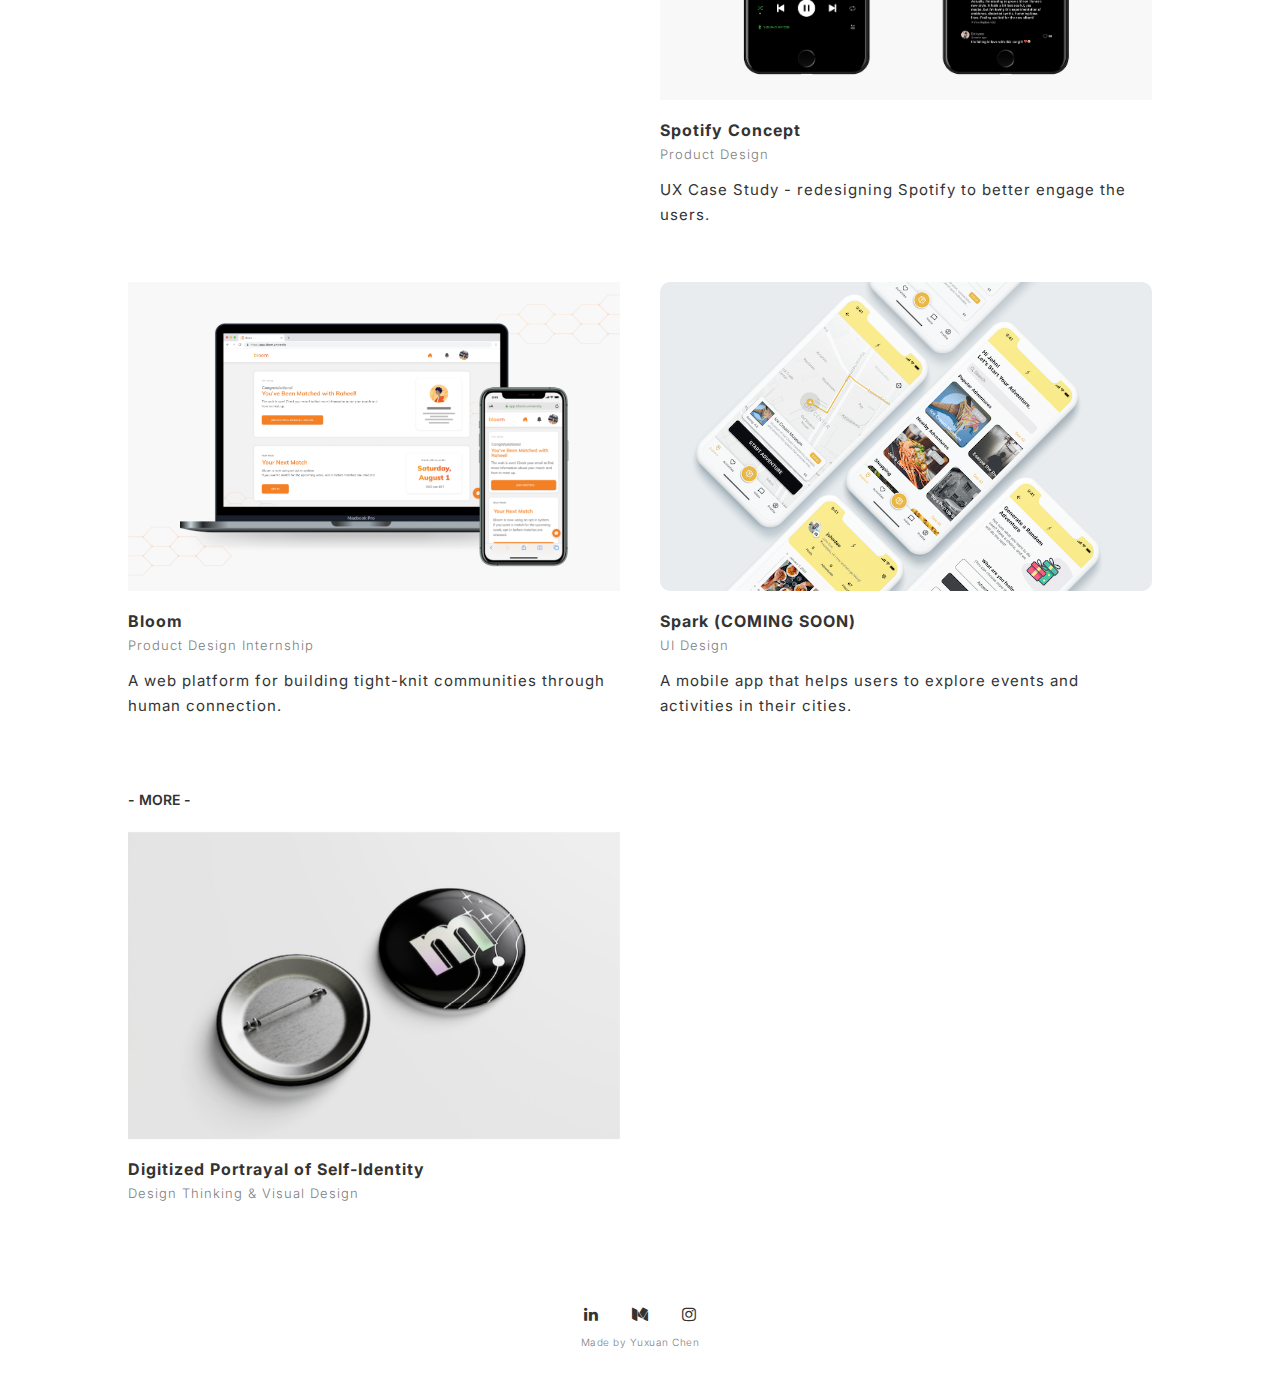
==== commit ed09691d: "update" ====
--- a/index.html
+++ b/index.html
@@ -6,8 +6,10 @@
   <meta name="viewport" content="width=device-width, initial-scale=1">
   <title>Yuxuan Chen</title>
   <link rel="preconnect" href="https://fonts.gstatic.com">
-<link href="https://fonts.googleapis.com/css2?family=Karla:ital,wght@0,200;0,300;0,400;0,500;0,600;0,700;0,800;1,200;1,300;1,400;1,500;1,600;1,700;1,800&display=swap" rel="stylesheet">
-  <link href="https://fonts.googleapis.com/css?family=Raleway:100,100i,200,200i,300,300i,400,400i,500,500i,600,600i,700,700i,800,800i,900,900i&display=swap" rel="stylesheet">
+  <link href="https://fonts.googleapis.com/css2?family=Karla:ital,wght@0,200;0,300;0,400;0,500;0,600;0,700;0,800;1,200;1,300;1,400;1,500;1,600;1,700;1,800&display=swap" rel="stylesheet">
+  <link rel="preconnect" href="https://fonts.googleapis.com">
+  <link rel="preconnect" href="https://fonts.gstatic.com" crossorigin>
+  <link href="https://fonts.googleapis.com/css2?family=Inter:wght@100;200;300;400;500;600;700;800;900&display=swap" rel="stylesheet">
   <link rel="stylesheet" type="text/css" href="styles/site.css" media="all" />
   <link rel="stylesheet" type="text/css" href="styles/project.css" media="all" />
   <link rel="shortcut icon" type="image/x-icon" href="faviconn.ico">
@@ -19,42 +21,46 @@
 </head>
 
 <body>
-  <div class="header">
-    <a href="about.html">
-      <img src="images/logo.png" alt="YUXUAN CHEN" />
-    </a>
-
-    <nav>
-      <ul>
-        <li><a class="current-page" href="index.html">work</a></li>
-        <li><a href="YuxuanChen_Resume.pdf">resume</a></li>
-        <li><a href="about.html">about</a></li>
-      </ul>
-    </nav>
-  </div>
-  <!-- <h2 id="name">Yuxuan Chen</h2> -->
-  <!-- <h2 id="chinese">陈语萱 &nbsp;&nbsp;</h2> -->
-
-
-
-  <div class="projects">
+
+  <div class="background">
+    <div class="header">
+      <a href="about.html">
+        <img src="images/logo.png" alt="YUXUAN CHEN" />
+      </a>
+
+      <nav>
+        <ul>
+          <li><a class="current-page" href="index.html">work</a></li>
+          <!-- <li><a href="YuxuanChen_Resume.pdf">resume</a></li> -->
+          <li><a href="about.html">about</a></li>
+        </ul>
+      </nav>
+    </div>
     <div class="hello">
       <p id="hello">Hey there!</p>
       <!-- <span class="wave"> 👋</span> -->
       <p>I'm Yuxuan, a product designer with a passion for problem solving.</p>
-    </div>
-
-    <!-- <div class="title">
-      <p>- CASE STUDIES -</p>
-    </div> -->
+
+    </div>
+    <div class="scroll">
+      <p><a href="YuxuanChen_Resume.pdf">view my cv</a></p>
+      <p id="scroll"> scroll to see my latest work ↓</p>
+    </div>
+
+  </div>
+
+  <hr>
+
+
+  <div class="projects">
 
 
     <div class="row-container">
       <div class="project">
         <div class="container">
-          <a href="ww.html">
+          <!-- <a href="ww.html"> -->
             <img src="images/ww.png" alt="ww" class="image">
-          </a>
+          <!-- </a> -->
 
         </div>
         <div class="text">
@@ -74,9 +80,9 @@
       <!-- INQUIRY -->
       <div class="project">
         <div class="container">
-          <a href="https://medium.com/@yuxuanc1212/inquiry-a-q-a-platform-for-college-students-469899bafe3f?sk=245660f9fcfd51d4847ddd196ae56e23">
+          <!-- <a href="https://medium.com/@yuxuanc1212/inquiry-a-q-a-platform-for-college-students-469899bafe3f?sk=245660f9fcfd51d4847ddd196ae56e23"> -->
             <img src="images/discussion.png" alt="discussion" class="image">
-          </a>
+          <!-- </a> -->
 
         </div>
         <div class="text">
@@ -93,9 +99,9 @@
 
       <div class="project">
         <div class="container">
-          <a href="https://courseplan.io/">
+          <!-- <a href="https://courseplan.io/"> -->
             <img src="images/courseplan.png" alt="courseplan" class="image">
-          </a>
+          <!-- </a> -->
         </div>
         <div class="text">
           <h3>
@@ -111,9 +117,9 @@
       <!-- SPOTIFY -->
       <div class="project">
         <div class="container">
-          <a href="https://medium.com/@yuxuanc1212/spotify-concept-engaging-people-through-conversation-about-music-ed62965065c0">
+          <!-- <a href="https://medium.com/@yuxuanc1212/spotify-concept-engaging-people-through-conversation-about-music-ed62965065c0"> -->
             <img src="images/spotify.png" alt="spotify" class="image">
-          </a>
+          <!-- </a> -->
         </div>
         <div class="text">
           <h3>
@@ -131,9 +137,9 @@
       <!-- BLOOM -->
       <div class="project">
         <div class="container">
-          <a href="bloom.html">
+          <!-- <a href="bloom.html"> -->
             <img src="images/bloom.png" alt="bloom" class="image">
-          </a>
+          <!-- </a> -->
 
         </div>
         <div class="text">
@@ -209,9 +215,9 @@
 
         <div class="project">
           <div class="container">
-            <a href="raw.html">
+            <!-- <a href="raw.html"> -->
               <img src="images/pin.png" alt="raw" class="image">
-            </a>
+            <!-- </a> -->
           </div>
           <div class="text">
             <h3>
@@ -258,11 +264,6 @@
 
   </div>
 
-  <!--     AOS initialization -->
-  <!-- <script src="https://unpkg.com/aos@next/dist/aos.js"></script>
-  <script>
-    AOS.init();
-  </script> -->
 </body>
 
 </html>
--- a/styles/site.css
+++ b/styles/site.css
@@ -1,19 +1,23 @@
 body {
+  /* padding-left: 240px;
+  padding-right: 240px;
+  padding-top: 30px; */
+  margin-top: 0px;
+}
+
+.header {
+  align-items: center;
+  position: relative;
   padding-left: 150px;
   padding-right: 150px;
   padding-top: 30px;
-}
-
-.header {
-  align-items: center;
-  position: relative;
 }
 
 .header img {
   display: inline-block;
   float: left;
   width: 50px;
-  left:-2px;
+  margin-top: 20px
 }
 
 /*Navigation*/
@@ -29,10 +33,10 @@
 }
 
 nav a {
-  font-size: 15px;
+  font-size: 16px;
   color: #8f9a9f;
   position: relative;
-  font-family: 'Raleway', sans-serif;
+  font-family: 'Inter', sans-serif;
   text-decoration: none;
   font-variant: small-caps;
 }
@@ -44,7 +48,7 @@
   left: 0;
   width: 100%;
   height: 2px;
-  background: #769CAE;
+  background: #E3AB92;
   transform: scaleX(0);
   transform-origin: right;
   transition: transform 0.5s;
@@ -60,22 +64,30 @@
 }
 
 .current-page {
-  color: #333333;
+  color: #5F5F5F;
   font-weight: 700;
+}
+
+hr {
+    width:10%;
+    margin:0 auto;
+    margin-bottom: 50px;
+    background:#5F5F5F;
 }
 
 /* Project Nav */
 .projects_nav{
   padding-top: 60px;
-  padding-left: 20px;
-  padding-right: 20px;
+  /* padding-left: 20px;
+  padding-right: 20px; */
+  text-align: center;
 }
 
 .projects_nav a{
   font-size: 15px;
   color: #CCCCCC;
   position: relative;
-  font-family: 'Raleway', sans-serif;
+  font-family: 'Inter', sans-serif;
   text-decoration: none;
   letter-spacing:1.5px;
   font-weight: 400;
@@ -134,7 +146,7 @@
 
 .top a {
   font-size: 15px;
-  font-family: 'Raleway', sans-serif;
+  font-family: 'Inter', sans-serif;
   text-decoration: none;
   letter-spacing: 0.8px;
   color: gray;
@@ -143,35 +155,21 @@
 
 #name {
   display: inline;
-  font-family: 'Raleway', sans-serif;
+  font-family: 'Inter', sans-serif;
   font-weight: 300;
   font-size: 12px;
   color: #363636;
   position: relative;
   margin-bottom: 0px;
   /* letter-spacing: 2px; */
-  letter-spacing: 1.5px;
   left: 1px;
   top:-45px;
 }
 
-/* #chinese {
-  display: inline;
-  font-family: 'Raleway', sans-serif;
-  font-weight: 100;
-  font-size: 11px;
-  color: #737373;
-  position: relative;
-  margin-bottom: 0px;
-  letter-spacing: 2px;
-  left: 5px;
-  top:-40px;
-} */
-
 
 .heading h2 {
   display: inline;
-  font-family: 'Raleway', sans-serif;
+  font-family: 'Inter', sans-serif;
   font-weight: 300;
   font-size: 13px;
   color: #333333;
@@ -184,7 +182,7 @@
 button {
   font-size: 11px;
   letter-spacing: 1.3px;
-  font-family: 'Raleway', sans-serif;
+  font-family: 'Inter', sans-serif;
   background: none;
   border: 1.2px solid #333333;
   color: #333333;
@@ -216,7 +214,7 @@
 }
 
 #mb{
-  font-family: 'Raleway', sans-serif;
+  font-family: 'Inter', sans-serif;
   font-size: 10px;
   color: #808080;
   margin-top: 12px;
@@ -224,16 +222,28 @@
   letter-spacing: 0.5px;
 }
 
+.background{
+  background-image: url(../images/background.png);
+  background-position: center;
+  background-repeat: no-repeat;
+  background-size: cover;
+  position: relative;
+  height: 800px;
+  margin-bottom: 50px;
+}
 
 @media (max-width: 900px) {
   body {
-    padding-left: 25px;
-    padding-right: 25px;
+    /* padding-left: 25px;
+    padding-right: 25px; */
+    margin:0px;
   }
 
   .header {
     display: flex;
     flex-direction: column;
+    padding-left: 0px;
+    padding-right: 0px;
   }
 
 
--- a/styles/project.css
+++ b/styles/project.css
@@ -1,11 +1,14 @@
 .projects {
-  font-family: 'Raleway', sans-serif;
+  font-family: 'Inter', sans-serif;
   color: #333333;
   justify-content: center;
   position: relative;
   /* padding-left: 20px;
   padding-right: 20px; */
+  padding-left: 120px;
+  padding-right:120px;
   letter-spacing: 1px;
+
 }
 
 .projects h3 {
@@ -24,22 +27,90 @@
 }
 
 .projects p {
-  font-size: 14px;
+  font-size: 15px;
   font-weight: 400;
   color: #333333;
   line-height: 25px;
 }
 
+
 .hello p {
+  font-family: 'Inter', sans-serif;
+  color: #5F5F5F;
+  justify-content: center;
+  position: relative;
+  /* letter-spacing: 1px; */
   margin-bottom: 0px;
-  margin-top: 0px;
-  font-size: 18px;
-  text-align: center;
+  margin-top: 20px;
+  font-size: 24px;
+  /* text-align: center; */
+  font-weight: 500;
 }
 
 .hello {
-  margin-bottom: 40px;
+  margin-bottom: 60px;
+  margin-top: 250px;
+  margin-left: 150px;
+  margin-right:150px;
 }
+
+
+.scroll p{
+  font-family: 'Inter', sans-serif;
+  color: #5F5F5F;
+  margin-top: 150px;
+  font-weight: 300;
+  font-size: 16px;
+  margin-left: 150px;
+  margin-right:150px;
+}
+
+#scroll{
+  margin-top: 20px;
+}
+
+.scroll a {
+  font-size: 16px;
+  color: #5F5F5F;
+  position: relative;
+  font-family: 'Inter', sans-serif;
+  text-decoration: none;
+  font-weight: 400;
+}
+
+.scroll a::after {
+  position: absolute;
+  content: "";
+  top: 100%;
+  left: 0;
+  width: 100%;
+  height: 2px;
+  background: #E3AB92;
+  transform: scaleX(0);
+  transform-origin: right;
+  transition: transform 0.5s;
+}
+
+.scroll a:hover {
+  color: gray;
+}
+
+.scroll a:hover:before {
+  visibility: visible;
+  -webkit-transform: scaleX(1);
+  transform: scaleX(1);
+}
+
+.scroll a:hover::after {
+  transform: scaleX(1);
+  transform-origin: left;
+}
+
+nav a:hover::after {
+  transform: scaleX(1);
+  transform-origin: left;
+}
+
 
 .title{
   margin-bottom: 20px;
@@ -59,12 +130,22 @@
   box-shadow: 0px 0px 10px 2px #d4d4d4;
 }
 
+
 .image {
   width: 100%;
   height: auto;
   float: left;
   transition: .3s ease-in-out;
   backface-visibility: hidden;
+  margin-bottom: 20px;
+  margin-bottom: 20px;
+  /* border-radius: 10px;
+  border-radius: 10px; */
+}
+.spark{
+  width: 100%;
+  height: auto;
+  float: left;
   margin-bottom: 20px;
   border-radius: 10px;
 }
@@ -88,6 +169,9 @@
 
 
 @media (max-width: 900px) {
+  .hello{
+    margin-top: 100px;
+  }
   .row-container{
     grid-template-columns: 100%;
   }
